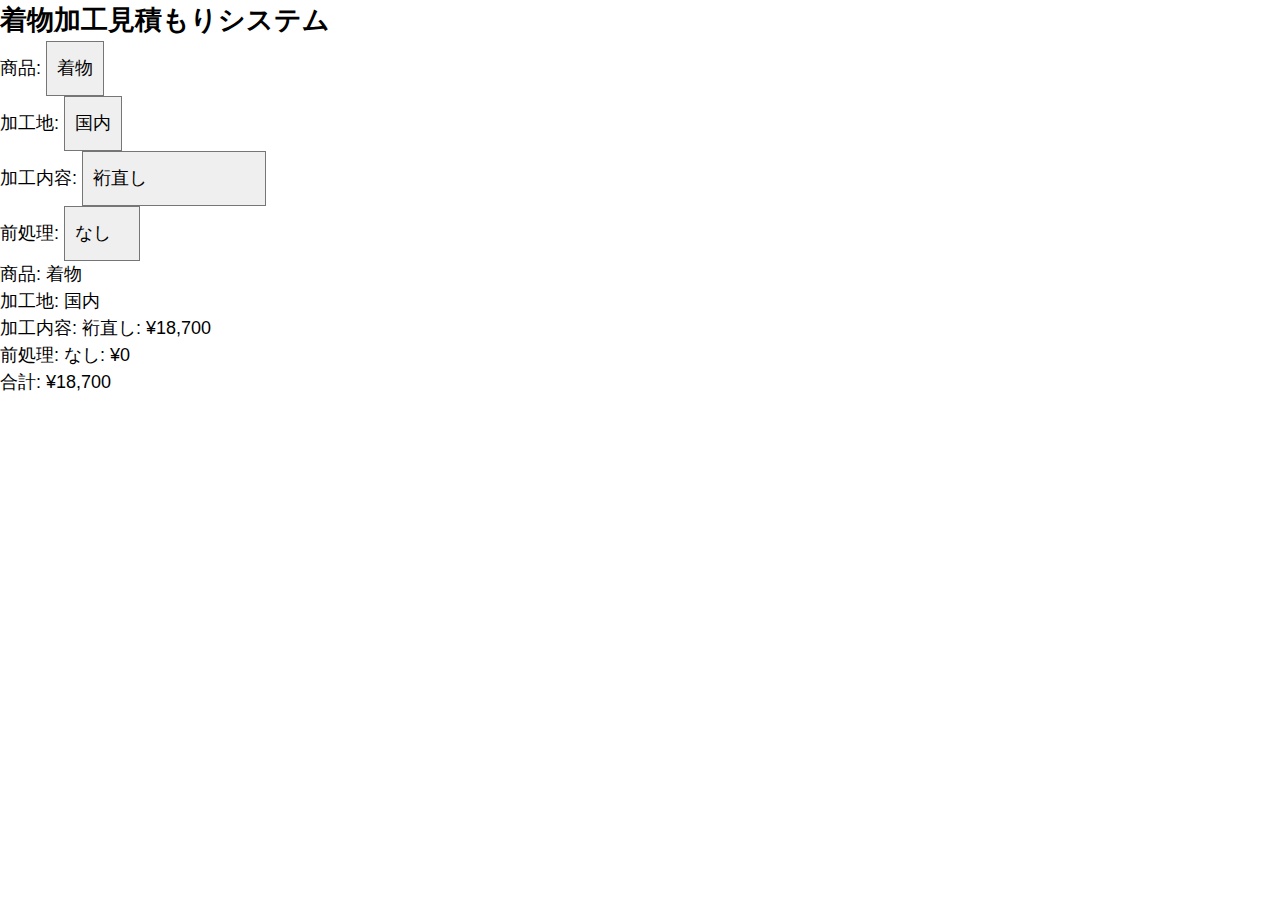
==== kakou.html @ f668fe33 "前処理追加" ====
<!DOCTYPE html>
<html lang="ja">
<head>
<meta charset="UTF-8">
<meta name="viewport" content="width=device-width, initial-scale=1.0">
<title>着物加工見積もりシステム</title>
<link rel="stylesheet" href="css/kakou.css">
<link rel="stylesheet" href="css/reset.css">
</head>
<body>
<div id="app">
    <h2>着物加工見積もりシステム</h2>
    <div>
        <label for="product">商品:</label>
        <select id="product" name="product">
            <option value="着物">着物</option>
            <option value="襦袢">襦袢</option>
        </select>
    </div>
    <div>
        <label for="location">加工地:</label>
        <select id="location" name="location">
            <option value="国内">国内</option>
            <option value="海外">海外</option>
        </select>
    </div>
    <div>
        <label for="service">加工内容:</label>
        <select id="service" name="service"></select>
    </div>
    <div>
        <label for="preprocessing">前処理:</label>
        <select id="preprocessing" name="preprocessing">
            <option value="なし">なし</option>
            <option value="湯のし">湯のし</option>
            <option value="筋消し">筋消し</option>
        </select>
    </div>
    <div id="details"></div> <!-- 内訳を表示するためのセクション -->
    <div id="totalCost">合計: </div>
</div>
<script src="js/kakou.js"></script>
</body>
</html>
---- css/kakou.css ----
:root {
    --vs:20px; /* vertical space */
    --hs:20px; /* horizontal space */
}

body, button, input, select {
    font-family: 'Noto Sans JP', Arial, sans-serif;
  font-size: 18px;
  }

select {
    padding: 13px 10px;
    
}

button {
    background-color: #fa9280;
    color: #fff;
    border: none;
}

  
  .calc-container {
    width: 90%;
    max-width: 550px;
    margin: 0 auto;
    padding: 30px 50px;
    border: 1px solid #ccc;
    border-radius: 10px;
  }
  
  .calc-container h1, .calc-container h2 {
    text-align: center;
    letter-spacing: 0.1rem;
    color: #666;
  }
  
/*着物入力フォーム*/
.form-kimono {
  display: flex;
  flex-direction: column;
  gap: 10px;
  max-width: 400px;
}

/*加工入力フォーム*/
.form-kakou {
    margin-top: var(--vs);
}

/*内訳表示*/
.summary {
    margin-top: calc( var(--vs)*2);
    padding: var(--vs) var(--hs);
    background-color: #ffeeeb;
}
  
  .modifications-container select {
    display: block;
  }
  
/*合計金額表示*/

  #totalPrice {
    margin-top: calc(var(--vs) *2) ;
}

  .customer-info {
    margin-top: 20px;
  }
  
  .customer-info h2, .customer-info label {
    display: block;
    margin-top: 10px;
  }
  
  .customer-info input {
    width: 100%;
    padding: 5px;
    margin-top: 5px;
  }
  
  button {
    display: block;
    width: 100%;
    padding: 10px 0;
    background-color: #007bff;
    color: #fff;
    border: none;
    border-radius: 5px;
    margin-top: 20px;
    cursor: pointer;
  }
  
  button:hover {
    background-color: #0056b3;
  }
  
  @media print {
    button, select, label {
      display: none;
    }
    .form-kimono {
      display: none;
    }
  
    #selectedKimonoType {
      font-weight: bold;
      margin-bottom: 10px;
    }
  
    #summary, #totalPrice {
      page-break-inside: avoid;
      margin-top: 20px;
    }
  
    #details ul {
      padding-left: 0;
    }
  
    #details li {
      list-style-type: none;
    }
  }

/* 出力 */
.btn-csv {
    background-color: #6dc2cd;
    color: #fff;
    border: none;
}

.btn-print {
    background-color: #fa9280;
    color: #fff;
    border: none;
}


/* 追加の削除ボタンスタイル */
button.remove-btn {
  color: #ff0000;
  margin-left: 10px;
  cursor: pointer;
}
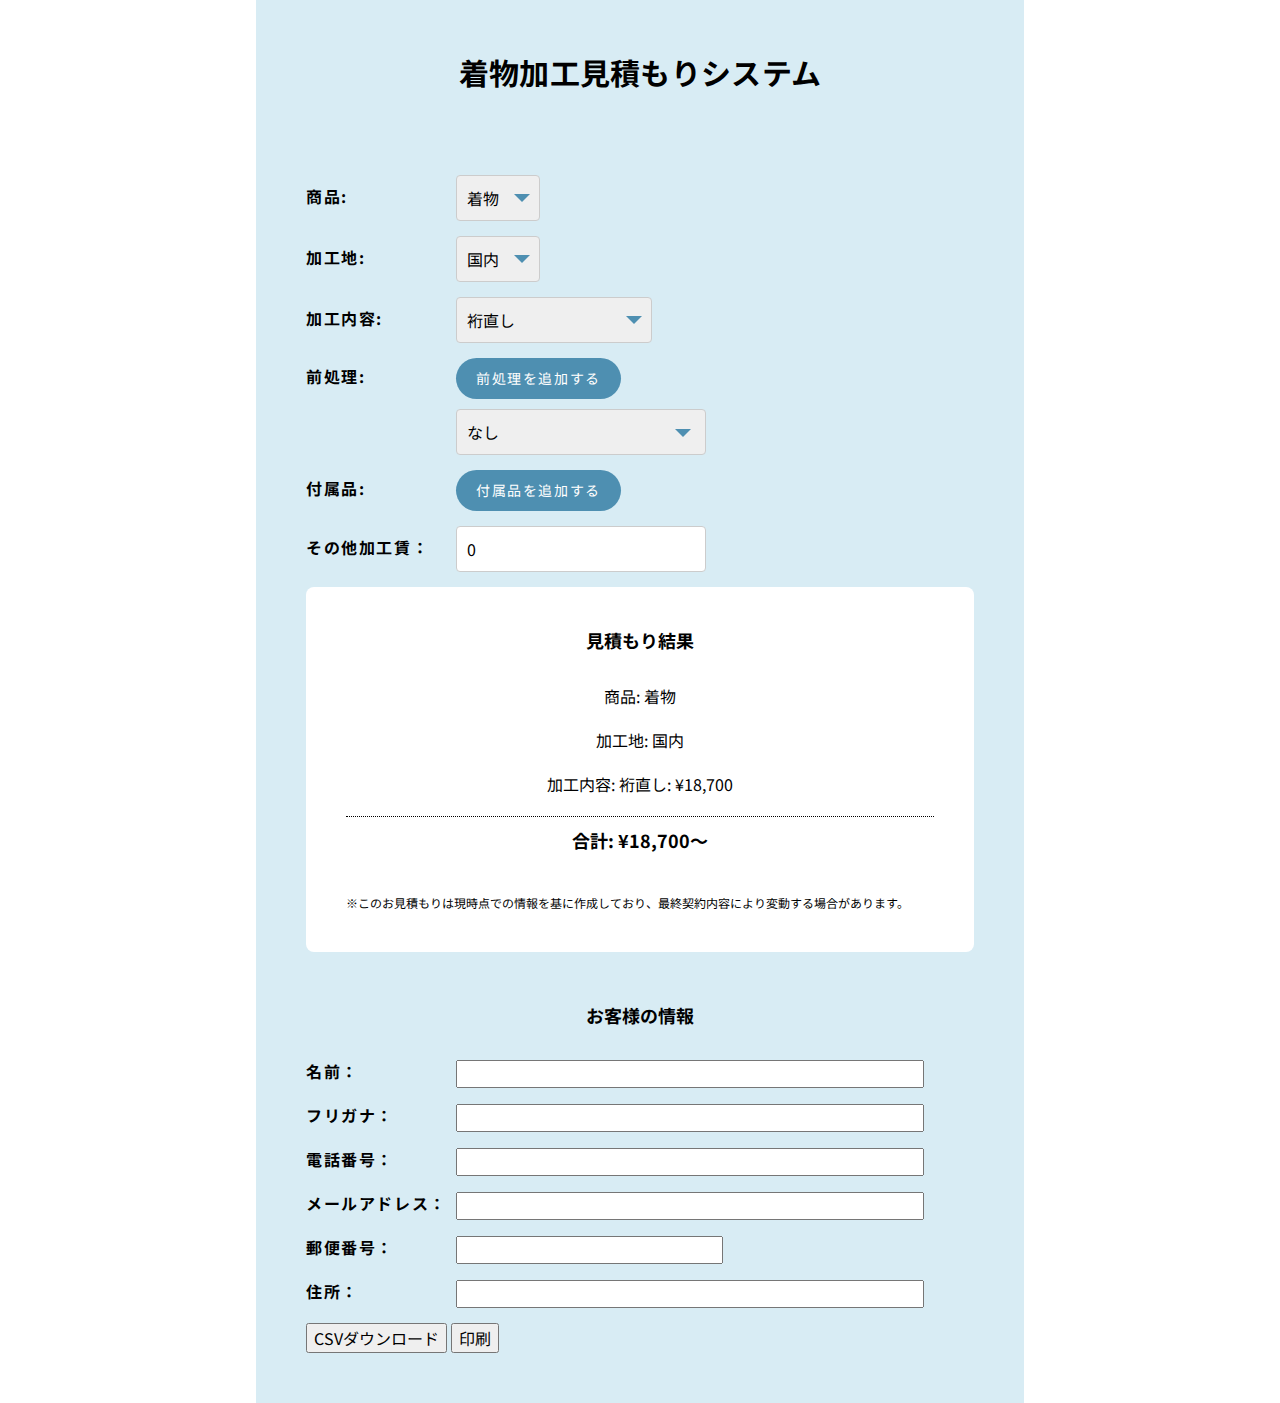
==== commit 2c9fb54d: "加工賃システムのデザイン" ====
--- a/kakou.html
+++ b/kakou.html
@@ -6,39 +6,106 @@
 <title>着物加工見積もりシステム</title>
 <link rel="stylesheet" href="css/kakou.css">
 <link rel="stylesheet" href="css/reset.css">
+<link href="https://fonts.googleapis.com/css2?family=Noto+Sans+JP:wght@200;400;500;600;700;800&display=swap" rel="stylesheet">
+<link rel="stylesheet" href="css/print.css">
 </head>
 <body>
-<div id="app">
-    <h2>着物加工見積もりシステム</h2>
-    <div>
-        <label for="product">商品:</label>
-        <select id="product" name="product">
-            <option value="着物">着物</option>
-            <option value="襦袢">襦袢</option>
-        </select>
+<div id="app" class="main-wrap">
+    <h2 class="title">着物加工見積もりシステム</h2>
+    <form id="estimate-form">
+    <div class="form-field">
+        <label for="product" class="form-label">商品:</label>
+        <div class="select-wrap">
+            <select id="product" name="product" class="form-select">
+                <option value="着物">着物</option>
+                <option value="襦袢">襦袢</option>
+            </select>
+        </div>
     </div>
-    <div>
-        <label for="location">加工地:</label>
-        <select id="location" name="location">
-            <option value="国内">国内</option>
-            <option value="海外">海外</option>
-        </select>
+    <div class="form-field">
+        <label for="location" class="form-label">加工地:</label>
+        <div class="select-wrap">
+            <select id="location" name="location" class="form-select">
+                <option value="国内">国内</option>
+                <option value="海外">海外</option>
+            </select>
+        </div>
     </div>
-    <div>
-        <label for="service">加工内容:</label>
-        <select id="service" name="service"></select>
+    <div class="form-field">
+        <label for="service" class="form-label">加工内容:</label>
+        <div class="select-wrap">
+            <select id="service" name="service" class="form-select"></select>
+        </div>
     </div>
-    <div>
-        <label for="preprocessing">前処理:</label>
-        <select id="preprocessing" name="preprocessing">
-            <option value="なし">なし</option>
-            <option value="湯のし">湯のし</option>
-            <option value="筋消し">筋消し</option>
-        </select>
+    <div class="form-field">
+        <label for="preprocessing" class="form-label">前処理:</label>
+        <button type="button" id="add-preprocessing">前処理を追加する</button>
+        <div class="add-select-wrap">
+            <select id="preprocessing" name="preprocessing" class="select-preprocessing">
+                <option value="なし">なし</option>
+                <option value="湯のし">湯のし</option>
+                <option value="筋消し">筋消し</option>
+            </select>
+        </div>
+        <!-- 既存の前処理選択肢の直下に配置 -->
+<div id="preprocessing-container" class="form-field"></div> <!-- 動的に前処理選択肢を追加するコンテナ -->
     </div>
-    <div id="details"></div> <!-- 内訳を表示するためのセクション -->
-    <div id="totalCost">合計: </div>
+
+    <div class="form-field">
+        <label for="accessories" class="form-label">付属品:</label>
+        <button type="button" id="add-accessory">付属品を追加する</button>
+        <div id="accessory-container"></div> <!-- 動的に付属品選択肢を追加するコンテナ -->
+    </div>
+    <div class="form-field">
+        <label for="other-fee" class="form-label">その他加工賃：</label>
+        <input type="number" id="other-fee" name="other-fee" value="0" class="form-input">
+    </div>
+    <div id="estimate-result" class="estimate-result">
+        <p class="result-header">見積もり結果</p>
+        <div id="details" class="estimate"></div> <!-- 内訳を表示するためのセクション -->
+        <div id="totalCost" class="total" >合計: </div>
+        <p class="exempt">※このお見積もりは現時点での情報を基に作成しており、最終契約内容により変動する場合があります。</p>
+      </div>
+
+
+
+    <h3 class="customer-header">お客様の情報</h3>
+    <div class="form-field">
+      <label for="name" class="form-label">名前：</label>
+      <input type="text" id="name" name="name" class="customer-input" required>
+    </div>
+
+    <div class="form-field">
+      <label for="furigana" class="form-label">フリガナ：</label>
+      <input type="text" id="furigana" name="furigana" class="customer-input" required>
+    </div>
+
+    <div class="form-field">
+      <label for="phone" class="form-label">電話番号：</label>
+      <input type="tel" id="phone" name="phone" class="customer-input" required>
+    </div>
+
+    <div class="form-field">
+      <label for="email" class="form-label">メールアドレス：</label>
+      <input type="email" id="email" class="customer-input" name="email" >
+    </div>
+
+    <div class="form-field">
+      <label for="postal-code" class="form-label">郵便番号：</label>
+      <input type="text" id="postal-code" name="postal-code" class="customer-input-sm" required>
+    </div>
+
+    <div class="form-field">
+      <label for="address" class="form-label">住所：</label>
+      <input type="text" id="address" name="address" class="customer-input" required>
+    </div>
+
+    <button id="download-csv">CSVダウンロード</button>
+    <button id="print">印刷</button>
+    <div id="printDate" class="non-printable">日付領域</div>
 </div>
 <script src="js/kakou.js"></script>
+<script src="js/csv-download.js"></script>
+<script src="js/print.js"></script>
 </body>
 </html>--- a/css/kakou.css
+++ b/css/kakou.css
@@ -1,145 +1,225 @@
+/* 変数 =========================  */
 :root {
-    --vs:20px; /* vertical space */
-    --hs:20px; /* horizontal space */
-}
-
-body, button, input, select {
-    font-family: 'Noto Sans JP', Arial, sans-serif;
+  --height-input: 28px;
+}
+
+/*body =========================  */
+
+body {
+  font-family: 'Noto Sans JP', sans-serif;
+}
+/* サイズ =========================  */
+.main-wrap {
+  background-color: #d8ecf4;
+  max-width: 768px;
+  margin: 0 auto;
+}
+
+#estimate-form {
+  padding: 50px;
+}
+
+#estimate-form > * + * {
+  margin-top: 15px;
+}
+
+/* main-wrapの中身 =========================  */
+.title {
+  text-align: center;
+  font-size: 30px;
+  font-weight: bold;
+  margin-bottom: 30px;
+  padding-top: 50px;
+  letter-spacing: 0.3px;
+}
+
+.form-field {
+  display: flex;
+  justify-content: flex-start;
+  align-items: center;
+  flex-wrap: wrap;
+}
+
+.form-label {
+  display: inline-block;
+  font-size: 16px;
+  font-weight: bold;
+  margin-bottom: 5px;
+  letter-spacing: 0.1rem;
+  width: 150px;
+}
+
+.select-wrap {
+  width: auto;
+  max-width: 300px;
+  position: relative;
+}
+
+.select-wrap::before {
+  content: "";
+  width: 0;
+  height: 0;
+  border-style: solid;
+  border-width: 8px 8px 0 8px;
+  border-color: #4e8fb1 transparent transparent transparent;
+  position: absolute;
+  top: 50%;
+  right: 10px;
+  transform: translateY(-50%);
+  pointer-events: none;
+}
+
+.form-select,.form-input,.select-preprocessing,.select-accessory {
+  padding: 10px;
+  border-radius: 4px;
+  border: 1px solid #ccc;
+  width: 100%;
+  max-width: 250px;
+  padding: 10px 40px 10px 10px;
+  -webkit-appearance: none;
+  appearance: none; 
+}
+
+.empty-select {
+  display: none;
+}
+
+.form-select::-ms-expand{
+  display: none;
+}
+
+#preprocessing-container {
+  display: flex;
+  width: 100%;
+}
+
+#add-preprocessing,#add-accessory {
+  margin-right: 300px;
+  border: none;
+  background-color: #4e8fb1;
+  color: #fff;
+  padding: 10px 20px;
+  border-radius: 25px;
+  font-size: 14px;
+  letter-spacing: 0.1rem;
+}
+
+.select-preprocessing,.select-accessory {
+  margin-right: 10px;
+  margin-left: 150px;
+  margin-top: 10px;
+}
+
+#accessory-container {
+  display: flex;
+  width: 100%;
+}
+
+#accessory-container > div > select {
+  padding: 10px;
+  border-radius: 4px;
+  border: 1px solid #ccc;
+}
+
+.add-select-wrap {
+  width: 80%;
+  display: flex;
+  position: relative;
+}
+
+.add-select-wrap::before {
+  content: "";
+  width: 0;
+  height: 0;
+  border-style: solid;
+  border-width: 8px 8px 0 8px;
+  border-color: #4e8fb1
+  transparent transparent transparent;
+  position: absolute;
+  top: 60%;
+  right: 28%;
+  transform: translateY(-50%);
+  pointer-events: none;
+}
+
+ .btn-delete {
+  border: none;
+  background-color: #4e8fb1;
+  color: #fff;
+  padding: 10px;
+  border-radius: 4px;
+  margin-top: 10px;
+ }
+
+
+.estimate-result {
+  justify-content: space-between;
+  align-items: center;
+  margin: 50px auto;
+  padding: 40px;
+  background-color: #fff;
+  border-radius: 8px;
+}
+
+.result-header {
   font-size: 18px;
-  }
-
-select {
-    padding: 13px 10px;
-    
-}
-
-button {
-    background-color: #fa9280;
-    color: #fff;
-    border: none;
-}
-
-  
-  .calc-container {
-    width: 90%;
-    max-width: 550px;
-    margin: 0 auto;
-    padding: 30px 50px;
-    border: 1px solid #ccc;
-    border-radius: 10px;
-  }
-  
-  .calc-container h1, .calc-container h2 {
-    text-align: center;
-    letter-spacing: 0.1rem;
-    color: #666;
-  }
-  
-/*着物入力フォーム*/
-.form-kimono {
+  font-weight: 700;
+  text-align: center;
+  margin-bottom: 30px;
+}
+
+.estimate {
   display: flex;
   flex-direction: column;
-  gap: 10px;
-  max-width: 400px;
-}
-
-/*加工入力フォーム*/
-.form-kakou {
-    margin-top: var(--vs);
-}
-
-/*内訳表示*/
-.summary {
-    margin-top: calc( var(--vs)*2);
-    padding: var(--vs) var(--hs);
-    background-color: #ffeeeb;
-}
-  
-  .modifications-container select {
-    display: block;
-  }
-  
-/*合計金額表示*/
-
-  #totalPrice {
-    margin-top: calc(var(--vs) *2) ;
-}
-
-  .customer-info {
-    margin-top: 20px;
-  }
-  
-  .customer-info h2, .customer-info label {
-    display: block;
-    margin-top: 10px;
-  }
-  
-  .customer-info input {
-    width: 100%;
-    padding: 5px;
-    margin-top: 5px;
-  }
-  
-  button {
-    display: block;
-    width: 100%;
-    padding: 10px 0;
-    background-color: #007bff;
-    color: #fff;
-    border: none;
-    border-radius: 5px;
-    margin-top: 20px;
-    cursor: pointer;
-  }
-  
-  button:hover {
-    background-color: #0056b3;
-  }
-  
-  @media print {
-    button, select, label {
-      display: none;
-    }
-    .form-kimono {
-      display: none;
-    }
-  
-    #selectedKimonoType {
-      font-weight: bold;
-      margin-bottom: 10px;
-    }
-  
-    #summary, #totalPrice {
-      page-break-inside: avoid;
-      margin-top: 20px;
-    }
-  
-    #details ul {
-      padding-left: 0;
-    }
-  
-    #details li {
-      list-style-type: none;
-    }
-  }
-
-/* 出力 */
-.btn-csv {
-    background-color: #6dc2cd;
-    color: #fff;
-    border: none;
-}
-
-.btn-print {
-    background-color: #fa9280;
-    color: #fff;
-    border: none;
-}
-
-
-/* 追加の削除ボタンスタイル */
-button.remove-btn {
-  color: #ff0000;
-  margin-left: 10px;
-  cursor: pointer;
-}+  gap: 20px;
+  align-items: center;
+  margin-bottom: 20px;
+}
+
+.exempt {
+  font-size: 12px;
+}
+
+/* 見積もり表示部分 =========================  */
+
+.total {
+  font-size: 18px;
+  font-weight: 700;
+  border-top: 1px dotted #000;
+  text-align: center;
+  width: 100%;
+  padding-top: 10px;
+  margin-bottom: 40px;
+}
+
+/* お客様情報 =========================  */
+.customer-header {
+  font-size: 18px;
+  font-weight: 700;
+  text-align: center;
+  margin-bottom: 30px;
+}
+
+.customer-input {
+  height: var(--height-input);
+  width: 70%;
+  padding: 5px;
+}
+
+.customer-input-sm {
+  height: var(--height-input);
+  width: 40%;
+  padding: 5px;
+}
+/* 印刷時以外非表示の項目 =========================  */
+#company-info {
+visibility: hidden;
+height: 0;
+padding: 0;
+}
+
+.company-logo {
+  background-color: #aaa;
+  width: 100px;
+  height: 100px;
+}
--- a/css/print.css
+++ b/css/print.css
@@ -0,0 +1,89 @@
+
+/* 印刷設定 =========================  */
+@media print {
+    /* body * {
+     visibility: hidden;
+      padding: 10px;
+      height: 0;
+    }
+
+    .form-field{
+      display: none;
+   　 }
+
+    .title {
+      padding: 0;
+    }
+    #estimate-form {
+      padding: 0;
+    }
+
+    #estimate-result, #estimate-result *,#company-info, #company-info * {
+      visibility: visible;
+      height: auto;
+    }
+
+    .result-header {
+      margin-top: 20px;
+      margin-bottom: 0;
+    }
+
+    .estimate {
+      border: 1px solid #000;
+      margin-bottom: 0;
+    }
+
+    #estimate-result {
+      margin-top: 200px;
+      padding: 0 100px;
+    }
+
+    #company-info, #company-info * {
+      visibility: visible;
+      height: auto;
+    }
+    #company-info {
+      display: flex;
+      flex-direction: column;
+      padding: 0 100px;
+    }
+
+    #company-info > * + * {
+      padding: 10px 0;
+    }
+
+    .company-name {
+      display: flex;
+      font-size: 24px;
+      letter-spacing: 1px;
+      padding-left: 0;
+    }
+
+    .company-logo {
+      background-image: url(../images/kyomomen.jpg);
+      width: 60px;
+      height: 50px;
+      display: block;
+      background-size: cover;
+      padding-top: 50px;
+    } */
+
+  /* 印刷時に非表示にしたい要素のスタイル */
+  .non-printable {
+    display: none;
+  }
+
+  .non-printable {
+    display: block !important; /* 印刷時には表示を有効化 */
+    position: fixed;
+    top: 0;
+    right: 0;
+    font-size: 12px;
+}
+  }
+
+  @media screen {
+    .non-printable {
+        display: none; /* 通常のブラウジングではこの要素は非表示 */
+    }
+}
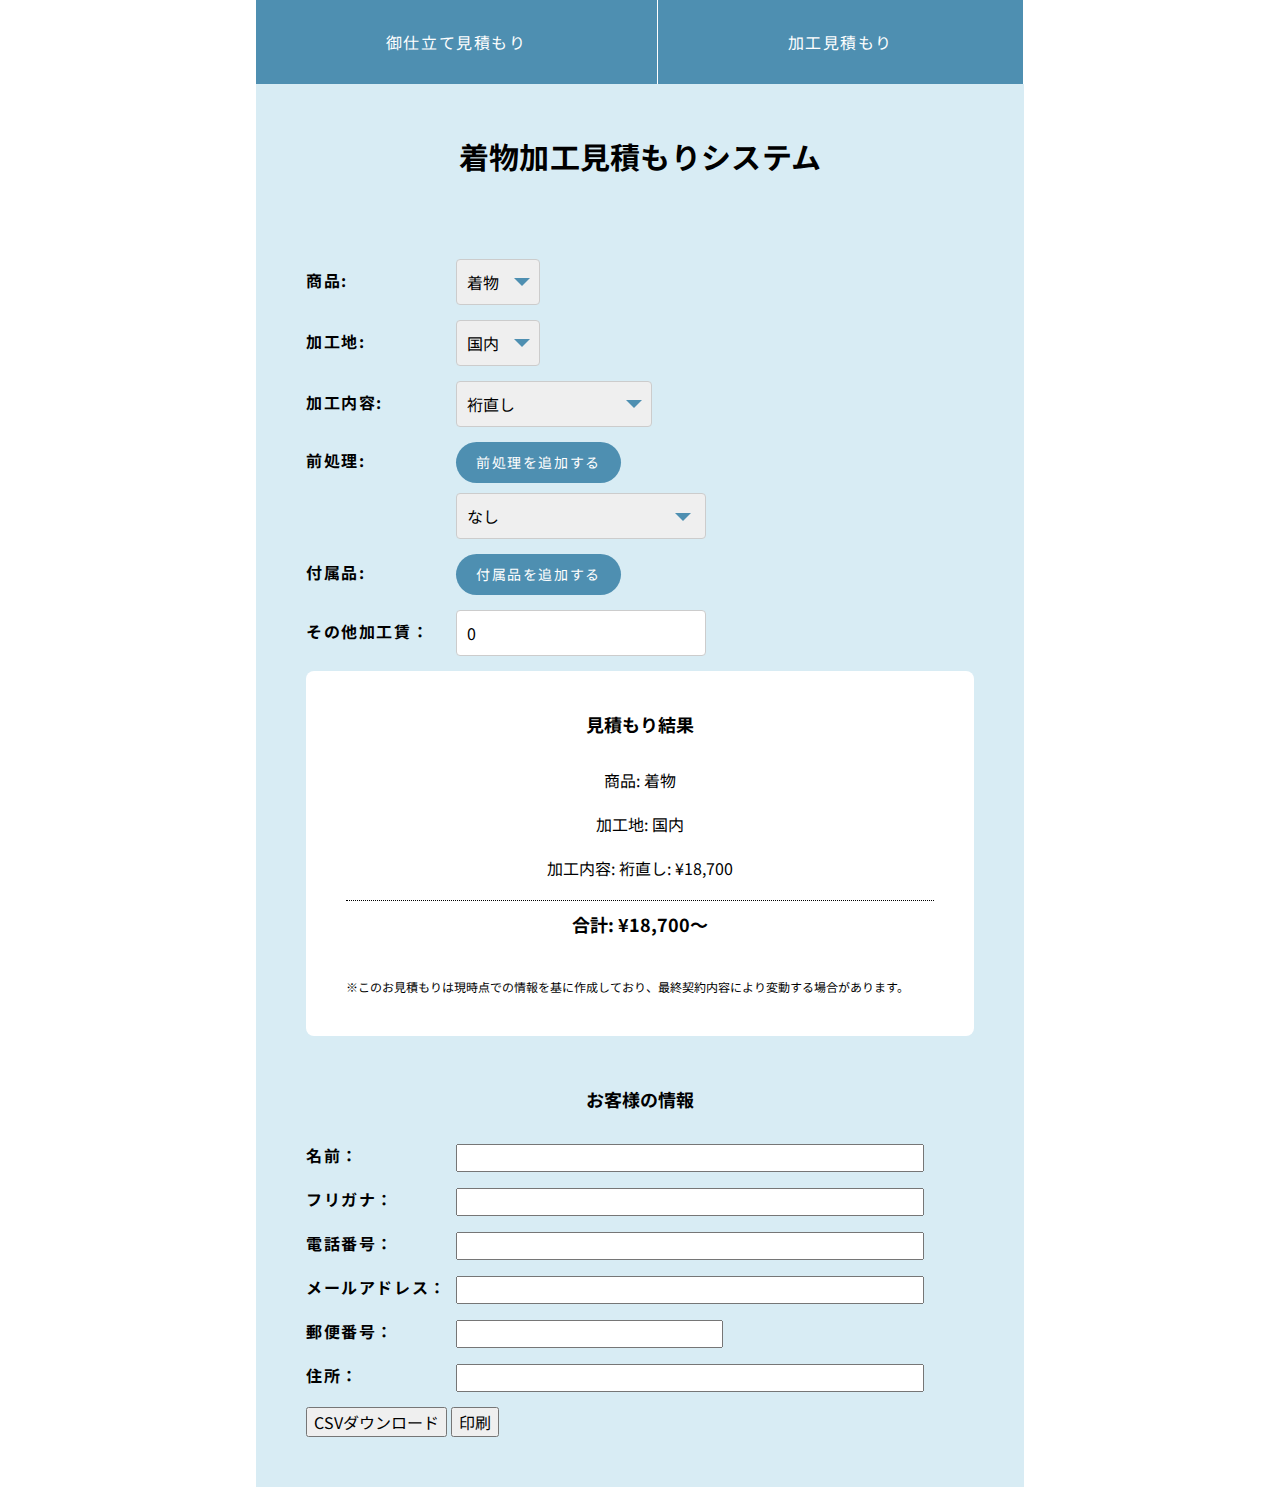
==== commit 75815c76: "とりあえずメニュー追加" ====
--- a/kakou.html
+++ b/kakou.html
@@ -8,9 +8,14 @@
 <link rel="stylesheet" href="css/reset.css">
 <link href="https://fonts.googleapis.com/css2?family=Noto+Sans+JP:wght@200;400;500;600;700;800&display=swap" rel="stylesheet">
 <link rel="stylesheet" href="css/print.css">
+<link rel="stylesheet" href="css/menu.css">
 </head>
 <body>
 <div id="app" class="main-wrap">
+    <div class="menu">
+        <a href="shitate-kimono.html" class="menu-item">御仕立て見積もり</a>
+        <a href="kakou.html" class="menu-item">加工見積もり</a>
+    </div>
     <h2 class="title">着物加工見積もりシステム</h2>
     <form id="estimate-form">
     <div class="form-field">
--- a/css/menu.css
+++ b/css/menu.css
@@ -0,0 +1,20 @@
+/*menu =========================  */
+.menu {
+    display: flex;
+    justify-content: space-between;
+    align-items: center;
+    background-color: #4e8fb1;
+    color: #fff;
+  }
+  
+  .menu-item {
+    padding: 30px 20px;
+    font-size: 16px;
+    letter-spacing: 0.1rem;
+    flex-grow: 1;
+    text-decoration: none;
+    color: #fff;
+    text-align: center;
+    border-right: 1px solid #fff;
+  }
+  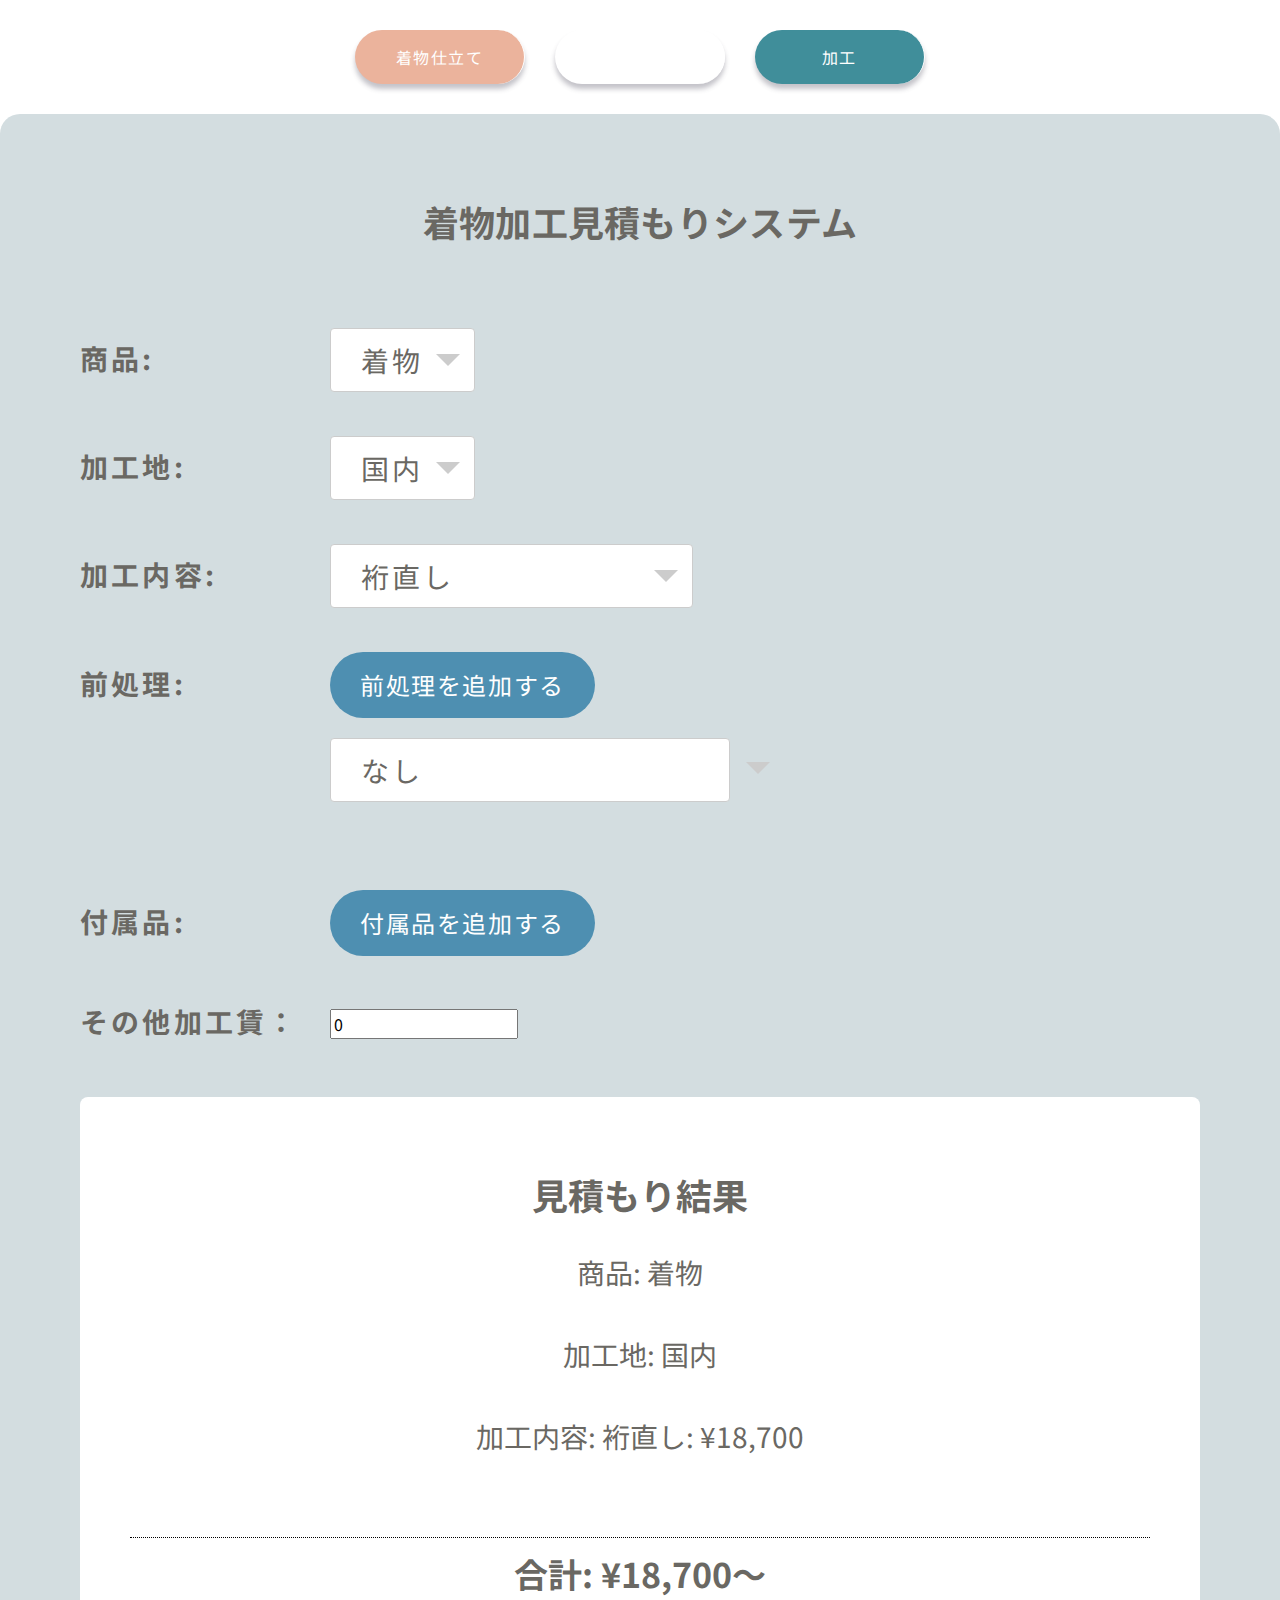
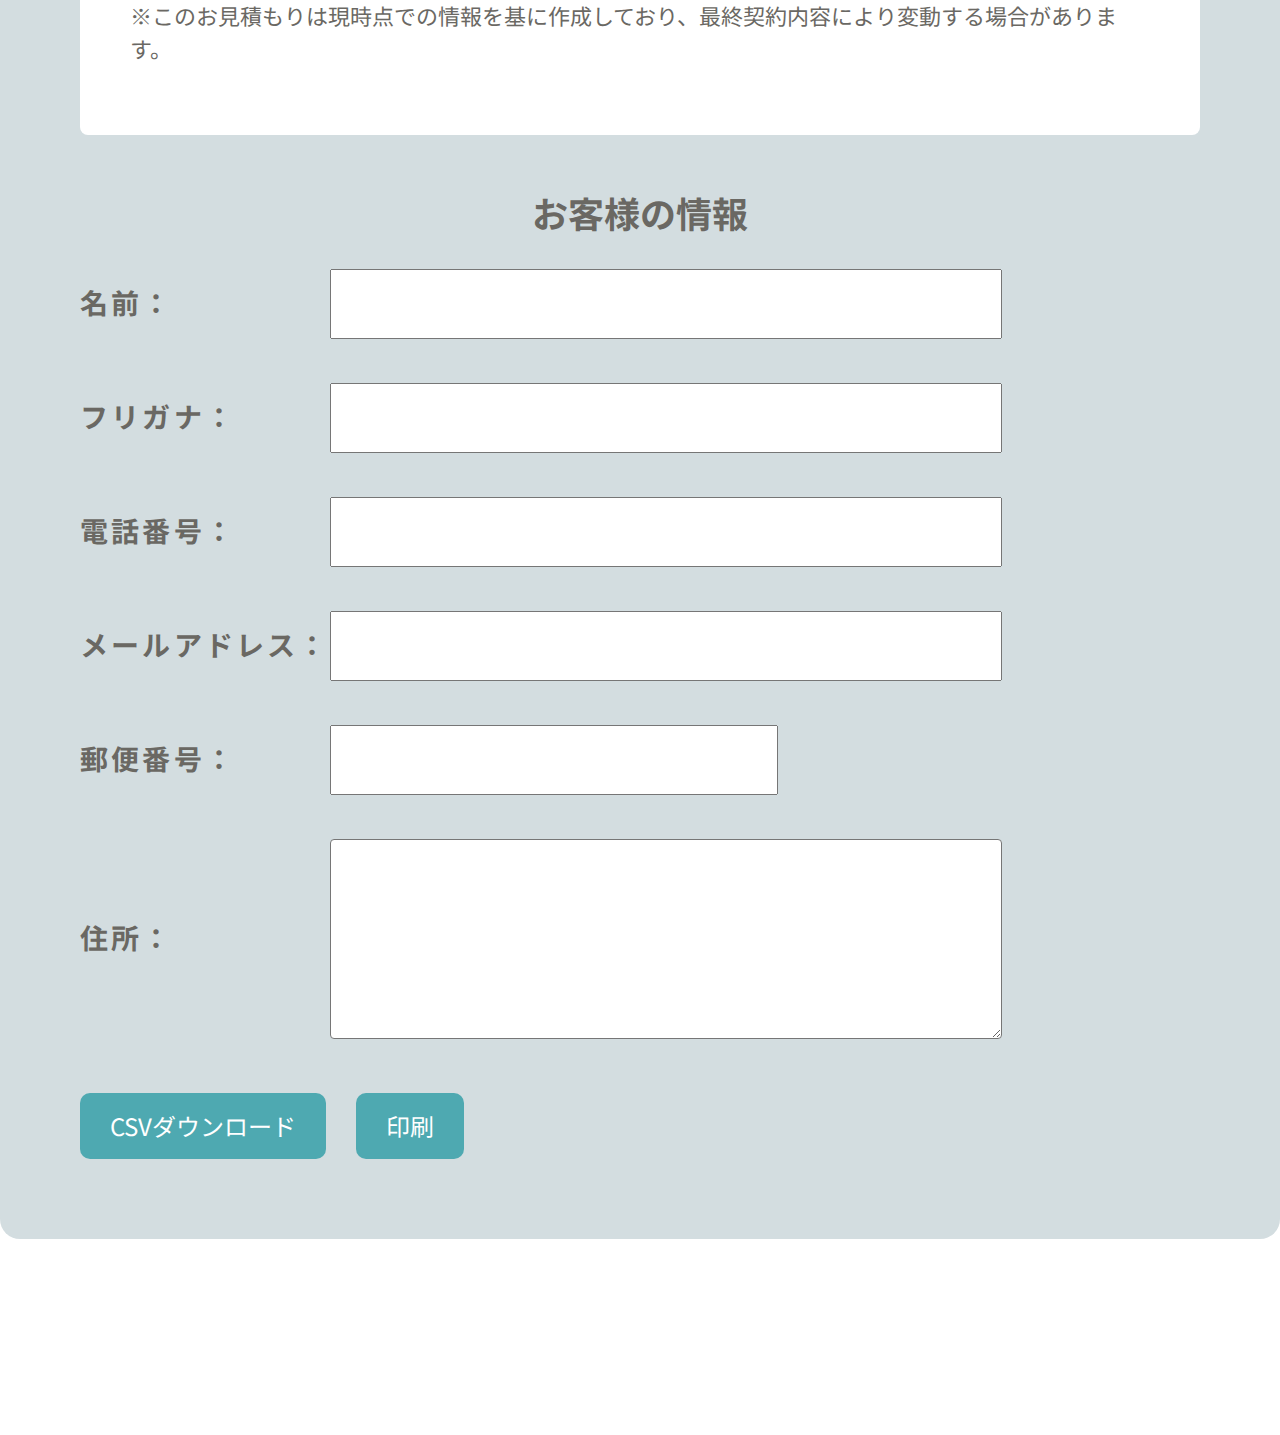
==== commit c94302c6: "一旦セーブ" ====
--- a/kakou.html
+++ b/kakou.html
@@ -6,16 +6,22 @@
 <title>着物加工見積もりシステム</title>
 <link rel="stylesheet" href="css/kakou.css">
 <link rel="stylesheet" href="css/reset.css">
+<link rel="preconnect" href="https://fonts.googleapis.com">
+<link rel="preconnect" href="https://fonts.gstatic.com" crossorigin>
 <link href="https://fonts.googleapis.com/css2?family=Noto+Sans+JP:wght@200;400;500;600;700;800&display=swap" rel="stylesheet">
 <link rel="stylesheet" href="css/print.css">
 <link rel="stylesheet" href="css/menu.css">
+<link rel="stylesheet" href="css/fonts.css">
+<link rel="stylesheet" href="css/vars.css">
 </head>
 <body>
 <div id="app" class="main-wrap">
-    <div class="menu">
-        <a href="shitate-kimono.html" class="menu-item">御仕立て見積もり</a>
-        <a href="kakou.html" class="menu-item">加工見積もり</a>
+    <div class="menu-wrap">
+        <a href="shitate-kimono.html" class="menu-item shitate">着物仕立て</a>
+        <a href="shitate-obi.html" class="menu-item arai">帯仕立て</a>
+        <a href="kakou.html" class="menu-item kakou">加工</a>
     </div>
+    <div class="form-wrap">
     <h2 class="title">着物加工見積もりシステム</h2>
     <form id="estimate-form">
     <div class="form-field">
@@ -102,12 +108,21 @@
 
     <div class="form-field">
       <label for="address" class="form-label">住所：</label>
-      <input type="text" id="address" name="address" class="customer-input" required>
+      <textarea type="text" id="address" name="address" class="customer-textarea" required></textarea>
     </div>
 
-    <button id="download-csv">CSVダウンロード</button>
-    <button id="print">印刷</button>
-    <div id="printDate" class="non-printable">日付領域</div>
+    <div id="btn-wrap">
+        <button id="download-csv" class="btn-csv-dl">CSVダウンロード</button>
+        <button id="print" class="btn-print">印刷</button>
+        </div>
+
+    </div>
+    <div id="company-info" class="company-info">
+        <p class="company-name"><img class="company-logo" /><span>彼方此方屋</span></p>
+        <p class="date-printed">発行日：<span id="printDate" ></span></p>
+        <p class="company-address">住所：〒600-8054 京都府京都市下京区仏光寺東町１１２−１</p>
+        <p class="company-tel">電話番号：075-344-4566</p>
+      </div>  
 </div>
 <script src="js/kakou.js"></script>
 <script src="js/csv-download.js"></script>
--- a/css/kakou.css
+++ b/css/kakou.css
@@ -1,6 +1,6 @@
 /* 変数 =========================  */
 :root {
-  --height-input: 28px;
+  --height-input: 70px;
 }
 
 /*body =========================  */
@@ -10,27 +10,27 @@
 }
 /* サイズ =========================  */
 .main-wrap {
-  background-color: #d8ecf4;
-  max-width: 768px;
   margin: 0 auto;
 }
 
 #estimate-form {
-  padding: 50px;
-}
-
-#estimate-form > * + * {
-  margin-top: 15px;
+  padding: 80px;
 }
 
 /* main-wrapの中身 =========================  */
+.form-wrap {
+  background-color: #d3dde0;
+  border-radius: 20px;
+}
+
+
 .title {
   text-align: center;
-  font-size: 30px;
+  font-size: var(--header-font-size);
   font-weight: bold;
-  margin-bottom: 30px;
-  padding-top: 50px;
+  padding-top: 80px;
   letter-spacing: 0.3px;
+  color: var(--col-text1);
 }
 
 .form-field {
@@ -38,20 +38,21 @@
   justify-content: flex-start;
   align-items: center;
   flex-wrap: wrap;
+  margin-bottom: 44px;
 }
 
 .form-label {
   display: inline-block;
-  font-size: 16px;
+  font-size: 28px;
   font-weight: bold;
   margin-bottom: 5px;
-  letter-spacing: 0.1rem;
-  width: 150px;
+  letter-spacing: 0.2rem;
+  width: 250px;
+  color: var(--col-text1);
 }
 
 .select-wrap {
   width: auto;
-  max-width: 300px;
   position: relative;
 }
 
@@ -60,24 +61,34 @@
   width: 0;
   height: 0;
   border-style: solid;
-  border-width: 8px 8px 0 8px;
-  border-color: #4e8fb1 transparent transparent transparent;
+  border-width: 12px 12px 0 12px;
+  border-color: #ccc transparent transparent transparent;
   position: absolute;
   top: 50%;
-  right: 10px;
+  right: 15px;
   transform: translateY(-50%);
   pointer-events: none;
 }
 
-.form-select,.form-input,.select-preprocessing,.select-accessory {
-  padding: 10px;
+.form-select,.select-preprocessing,.select-accessory {
   border-radius: 4px;
   border: 1px solid #ccc;
   width: 100%;
-  max-width: 250px;
-  padding: 10px 40px 10px 10px;
+  padding: 10px 50px 10px 30px;
   -webkit-appearance: none;
-  appearance: none; 
+  appearance: none;
+  background-color: #fff;
+  color: var(--col-text1);
+  font-size: var(--input-font-size);
+  letter-spacing: 0.2rem;
+}
+
+.form-select {
+  max-width: 500px;
+}
+
+.select-preprocessing,.select-accessory {
+  max-width: 400px;
 }
 
 .empty-select {
@@ -98,21 +109,20 @@
   border: none;
   background-color: #4e8fb1;
   color: #fff;
-  padding: 10px 20px;
-  border-radius: 25px;
-  font-size: 14px;
+  padding: 15px 30px;
+  border-radius: 40px;
+  font-size: var(--btn-font-size);
   letter-spacing: 0.1rem;
 }
 
 .select-preprocessing,.select-accessory {
   margin-right: 10px;
-  margin-left: 150px;
-  margin-top: 10px;
+  margin-left: 250px;
+  margin-top: 20px;
 }
 
 #accessory-container {
   display: flex;
-  width: 100%;
 }
 
 #accessory-container > div > select {
@@ -132,37 +142,40 @@
   width: 0;
   height: 0;
   border-style: solid;
-  border-width: 8px 8px 0 8px;
-  border-color: #4e8fb1
+  border-width: 12px 12px 0 12px;
+  border-color: #ccc
   transparent transparent transparent;
   position: absolute;
   top: 60%;
-  right: 28%;
+  right: 23%;
   transform: translateY(-50%);
   pointer-events: none;
 }
 
- .btn-delete {
+.btn-delete {
   border: none;
   background-color: #4e8fb1;
   color: #fff;
-  padding: 10px;
-  border-radius: 4px;
+  padding: 10px 30px;
+  border-radius: 10px;
   margin-top: 10px;
+  font-size: var(--btn-font-size);
  }
 
 
-.estimate-result {
+
+ .estimate-result {
   justify-content: space-between;
   align-items: center;
   margin: 50px auto;
-  padding: 40px;
+  padding: 70px 50px;
   background-color: #fff;
   border-radius: 8px;
+  color: var(--col-text1);  
 }
 
 .result-header {
-  font-size: 18px;
+  font-size: var(--header-font-size);
   font-weight: 700;
   text-align: center;
   margin-bottom: 30px;
@@ -171,39 +184,45 @@
 .estimate {
   display: flex;
   flex-direction: column;
-  gap: 20px;
+  gap: 40px;
   align-items: center;
-  margin-bottom: 20px;
-}
+  margin-bottom: 80px;
+  font-size: var(--estimate-font-size);
+}
+
 
 .exempt {
-  font-size: 12px;
-}
+  font-size: 22px;
+}
+
 
 /* 見積もり表示部分 =========================  */
 
 .total {
-  font-size: 18px;
+  font-size: var(--total-font-size);
   font-weight: 700;
   border-top: 1px dotted #000;
   text-align: center;
   width: 100%;
   padding-top: 10px;
-  margin-bottom: 40px;
-}
+}
+
 
 /* お客様情報 =========================  */
 .customer-header {
-  font-size: 18px;
+  font-size: var(--header-font-size);
   font-weight: 700;
   text-align: center;
   margin-bottom: 30px;
+  color: var(--col-text1);
 }
 
 .customer-input {
   height: var(--height-input);
-  width: 70%;
-  padding: 5px;
+  width: 60%;
+  padding: 15px;
+  color: var(--col-text1);
+  font-size: var(--input-font-size);
 }
 
 .customer-input-sm {
@@ -211,6 +230,32 @@
   width: 40%;
   padding: 5px;
 }
+
+.customer-textarea {
+  height: 200px;
+  width: 60%;
+  padding: 15px;
+  color: var(--col-text1);
+  font-size: var(--input-font-size);
+  border-radius: 4px;
+}
+/* ボタン =========================  */
+#btn-wrap {
+  margin-top: 30px;
+  display: flex;
+  gap: 30px;
+}
+
+.btn-csv-dl,.btn-print {
+  border: none;
+  background-color: var(--col-blue1);
+  color: #fff;
+  padding: 15px 30px;
+  border-radius: 10px;
+  margin-top: 10px;
+  font-size: var(--btn-font-size);
+ }
+
 /* 印刷時以外非表示の項目 =========================  */
 #company-info {
 visibility: hidden;
--- a/css/menu.css
+++ b/css/menu.css
@@ -1,20 +1,45 @@
 /*menu =========================  */
-.menu {
+.menu-wrap {
     display: flex;
-    justify-content: space-between;
+    justify-content:center;
+    gap: 30px;
     align-items: center;
-    background-color: #4e8fb1;
+    background-color: #ffffff;
     color: #fff;
+    padding: 30px;
   }
   
   .menu-item {
-    padding: 30px 20px;
+    padding: 15px 40px;
     font-size: 16px;
     letter-spacing: 0.1rem;
-    flex-grow: 1;
+    /* flex-grow: 1; */
     text-decoration: none;
     color: #fff;
     text-align: center;
     border-right: 1px solid #fff;
+    border-radius: 40px;
+    width: 170px;
+    box-shadow: 0 5px 5px rgba(60, 55, 75, 0.3); ;
+    transition: transform .2s;
   }
-  +
+.top-menu-item:hover {
+    transform: scale(.95);
+}
+
+.top-menu-item:active {
+    transform: scale(.95);
+}
+
+.shitate {
+    background-color: var(--col-pink1);
+}
+
+.kakou {
+    background-color: var(--col-green1);
+}
+
+.obi {
+    background-color: var(--col-yel1);
+}--- a/css/vars.css
+++ b/css/vars.css
@@ -0,0 +1,18 @@
+:root {
+/* color */
+    --col-base1: #F2E5C3;
+    --col-pink1: #EBB39C;
+    --col-green1: #408e9a;
+    --col-yel1: #EDCA79;
+    --col-text1: #6a6863;
+    --col-blue1: #4ea9b1;
+
+/* font-size */
+    --header-font-size: 36px;
+    --header-font-weight: 700;
+    --label-font-size: 22px;
+    --input-font-size: 28px;
+    --estimate-font-size: 28px;
+    --btn-font-size: 24px;
+    --total-font-size: 34px;
+}
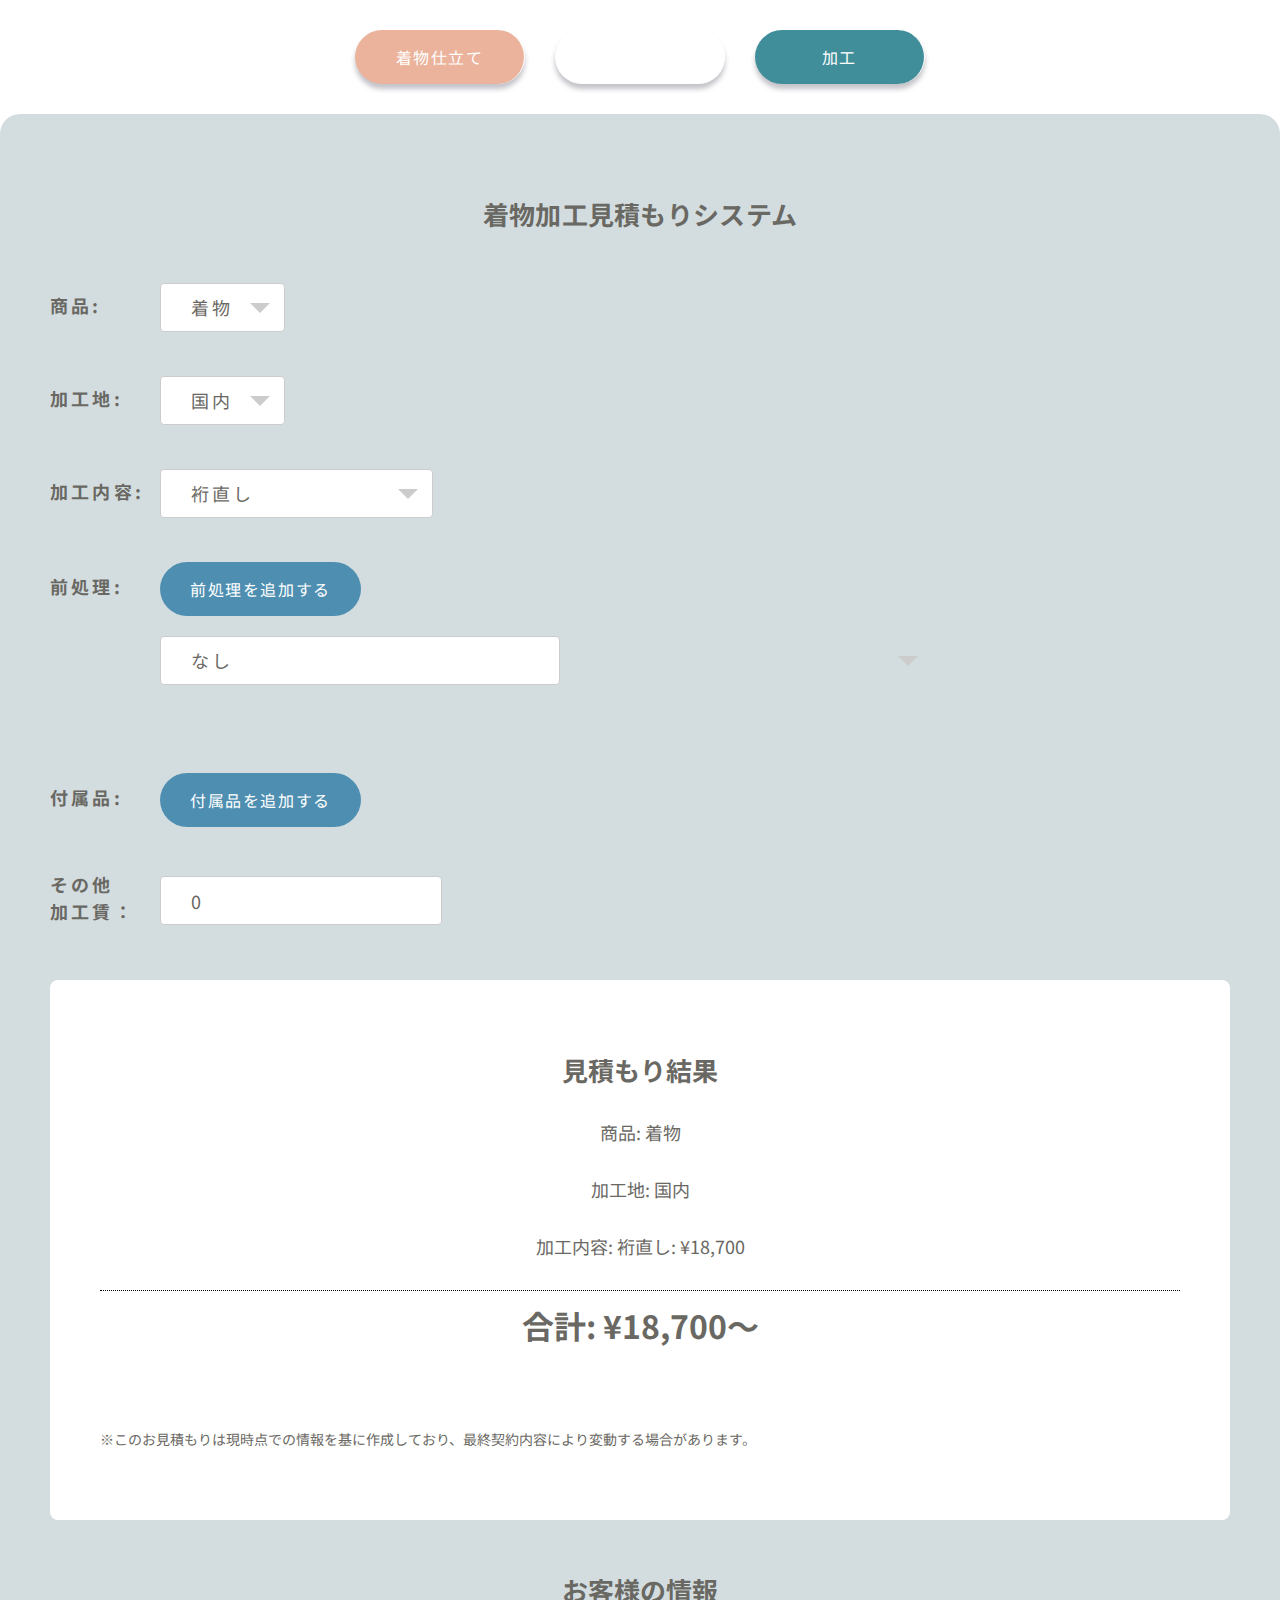
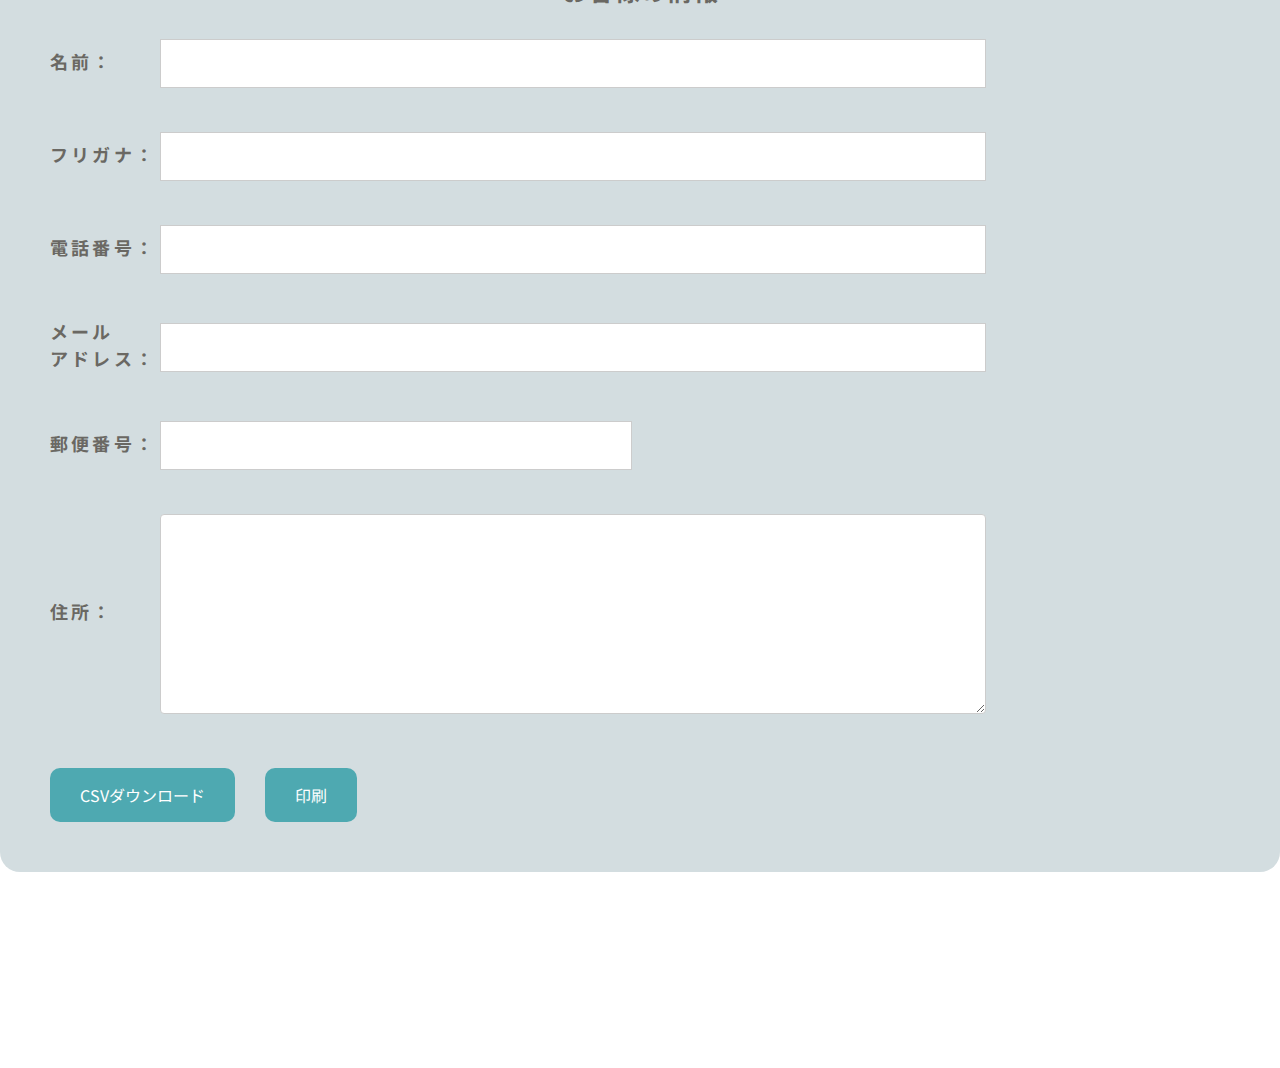
==== commit 8e76f1bc: "加工ページのサイズ修正" ====
--- a/kakou.html
+++ b/kakou.html
@@ -68,7 +68,7 @@
         <div id="accessory-container"></div> <!-- 動的に付属品選択肢を追加するコンテナ -->
     </div>
     <div class="form-field">
-        <label for="other-fee" class="form-label">その他加工賃：</label>
+        <label for="other-fee" class="form-label">その他<br/>加工賃：</label>
         <input type="number" id="other-fee" name="other-fee" value="0" class="form-input">
     </div>
     <div id="estimate-result" class="estimate-result">
@@ -97,7 +97,7 @@
     </div>
 
     <div class="form-field">
-      <label for="email" class="form-label">メールアドレス：</label>
+      <label for="email" class="form-label">メール<br/>アドレス：</label>
       <input type="email" id="email" class="customer-input" name="email" >
     </div>
 
--- a/css/kakou.css
+++ b/css/kakou.css
@@ -1,6 +1,6 @@
 /* 変数 =========================  */
 :root {
-  --height-input: 70px;
+  --height-input: 49px;
 }
 
 /*body =========================  */
@@ -14,7 +14,7 @@
 }
 
 #estimate-form {
-  padding: 80px;
+  padding: 50px;
 }
 
 /* main-wrapの中身 =========================  */
@@ -43,11 +43,11 @@
 
 .form-label {
   display: inline-block;
-  font-size: 28px;
+  font-size: var(--label-font-size);
   font-weight: bold;
   margin-bottom: 5px;
   letter-spacing: 0.2rem;
-  width: 250px;
+  width: 110px;
   color: var(--col-text1);
 }
 
@@ -61,7 +61,7 @@
   width: 0;
   height: 0;
   border-style: solid;
-  border-width: 12px 12px 0 12px;
+  border-width: 10px 10px 0 10px;
   border-color: #ccc transparent transparent transparent;
   position: absolute;
   top: 50%;
@@ -87,6 +87,15 @@
   max-width: 500px;
 }
 
+.form-input {
+  height: var(--height-input);
+  padding: 10px 50px 10px 30px;
+  border-radius: 4px;
+  border: 1px solid #ccc;
+  font-size: var(--input-font-size);
+  color: var(--col-text1);
+}
+
 .select-preprocessing,.select-accessory {
   max-width: 400px;
 }
@@ -105,7 +114,6 @@
 }
 
 #add-preprocessing,#add-accessory {
-  margin-right: 300px;
   border: none;
   background-color: #4e8fb1;
   color: #fff;
@@ -117,7 +125,7 @@
 
 .select-preprocessing,.select-accessory {
   margin-right: 10px;
-  margin-left: 250px;
+  margin-left: 110px;
   margin-top: 20px;
 }
 
@@ -142,12 +150,12 @@
   width: 0;
   height: 0;
   border-style: solid;
-  border-width: 12px 12px 0 12px;
+  border-width: 10px 10px 0 10px;
   border-color: #ccc
   transparent transparent transparent;
   position: absolute;
-  top: 60%;
-  right: 23%;
+  top: 65%;
+  right: 8%;
   transform: translateY(-50%);
   pointer-events: none;
 }
@@ -184,15 +192,15 @@
 .estimate {
   display: flex;
   flex-direction: column;
-  gap: 40px;
+  gap: 30px;
+  margin-bottom: 30px;
   align-items: center;
-  margin-bottom: 80px;
   font-size: var(--estimate-font-size);
 }
 
 
 .exempt {
-  font-size: 22px;
+  font-size: 14px;
 }
 
 
@@ -205,6 +213,7 @@
   text-align: center;
   width: 100%;
   padding-top: 10px;
+  margin-bottom: 80px;
 }
 
 
@@ -219,26 +228,31 @@
 
 .customer-input {
   height: var(--height-input);
-  width: 60%;
-  padding: 15px;
-  color: var(--col-text1);
-  font-size: var(--input-font-size);
+  width: 70%;
+  padding: 10px;
+  color: var(--col-text1);
+  font-size: var(--input-font-size);
+  border: 1px solid #ccc;
 }
 
 .customer-input-sm {
   height: var(--height-input);
   width: 40%;
   padding: 5px;
+  border: 1px solid #ccc;
 }
 
 .customer-textarea {
   height: 200px;
-  width: 60%;
+  width: 70%;
   padding: 15px;
   color: var(--col-text1);
   font-size: var(--input-font-size);
   border-radius: 4px;
-}
+  border: 1px solid #ccc;
+}
+
+
 /* ボタン =========================  */
 #btn-wrap {
   margin-top: 30px;
--- a/css/vars.css
+++ b/css/vars.css
@@ -8,11 +8,11 @@
     --col-blue1: #4ea9b1;
 
 /* font-size */
-    --header-font-size: 36px;
+    --header-font-size: 26px;
     --header-font-weight: 700;
-    --label-font-size: 22px;
-    --input-font-size: 28px;
-    --estimate-font-size: 28px;
-    --btn-font-size: 24px;
-    --total-font-size: 34px;
+    --label-font-size: 18px;
+    --input-font-size: 18px;
+    --estimate-font-size: 18px;
+    --btn-font-size: 16px;
+    --total-font-size: 32px;
 }
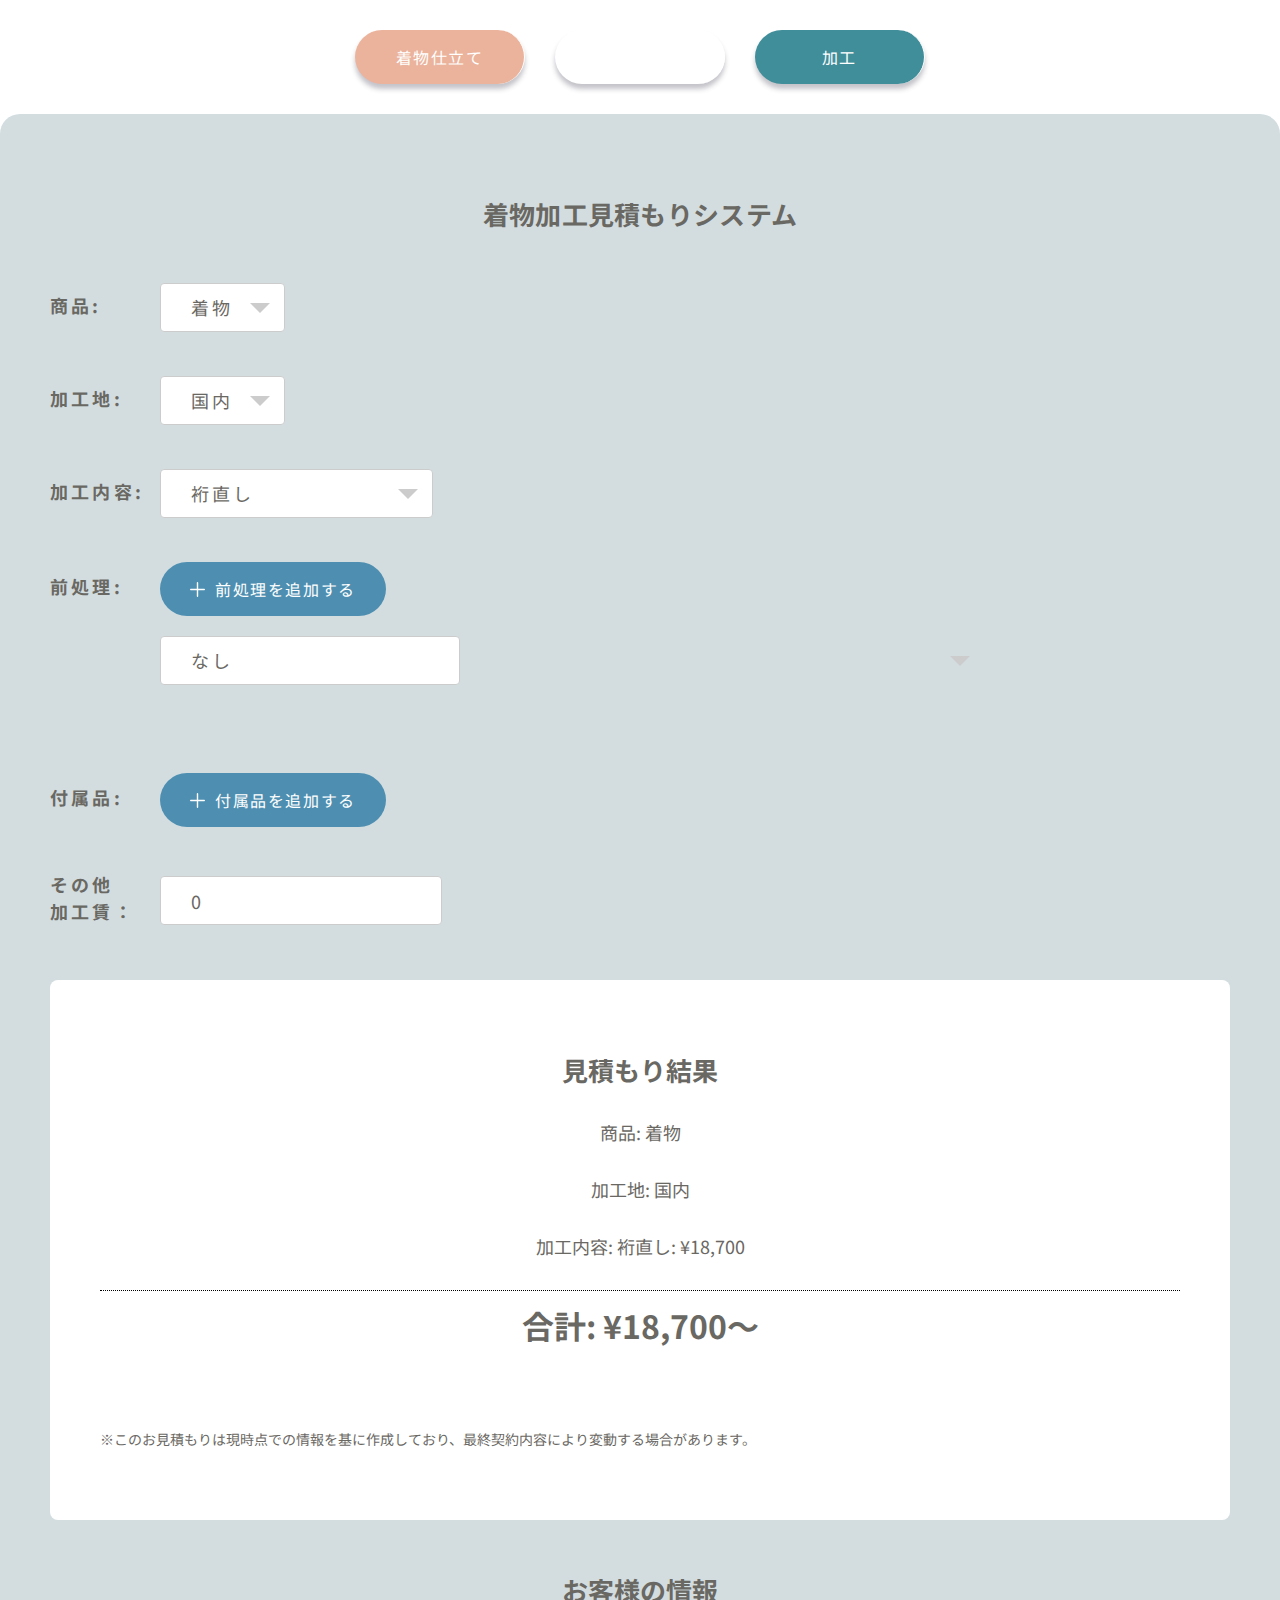
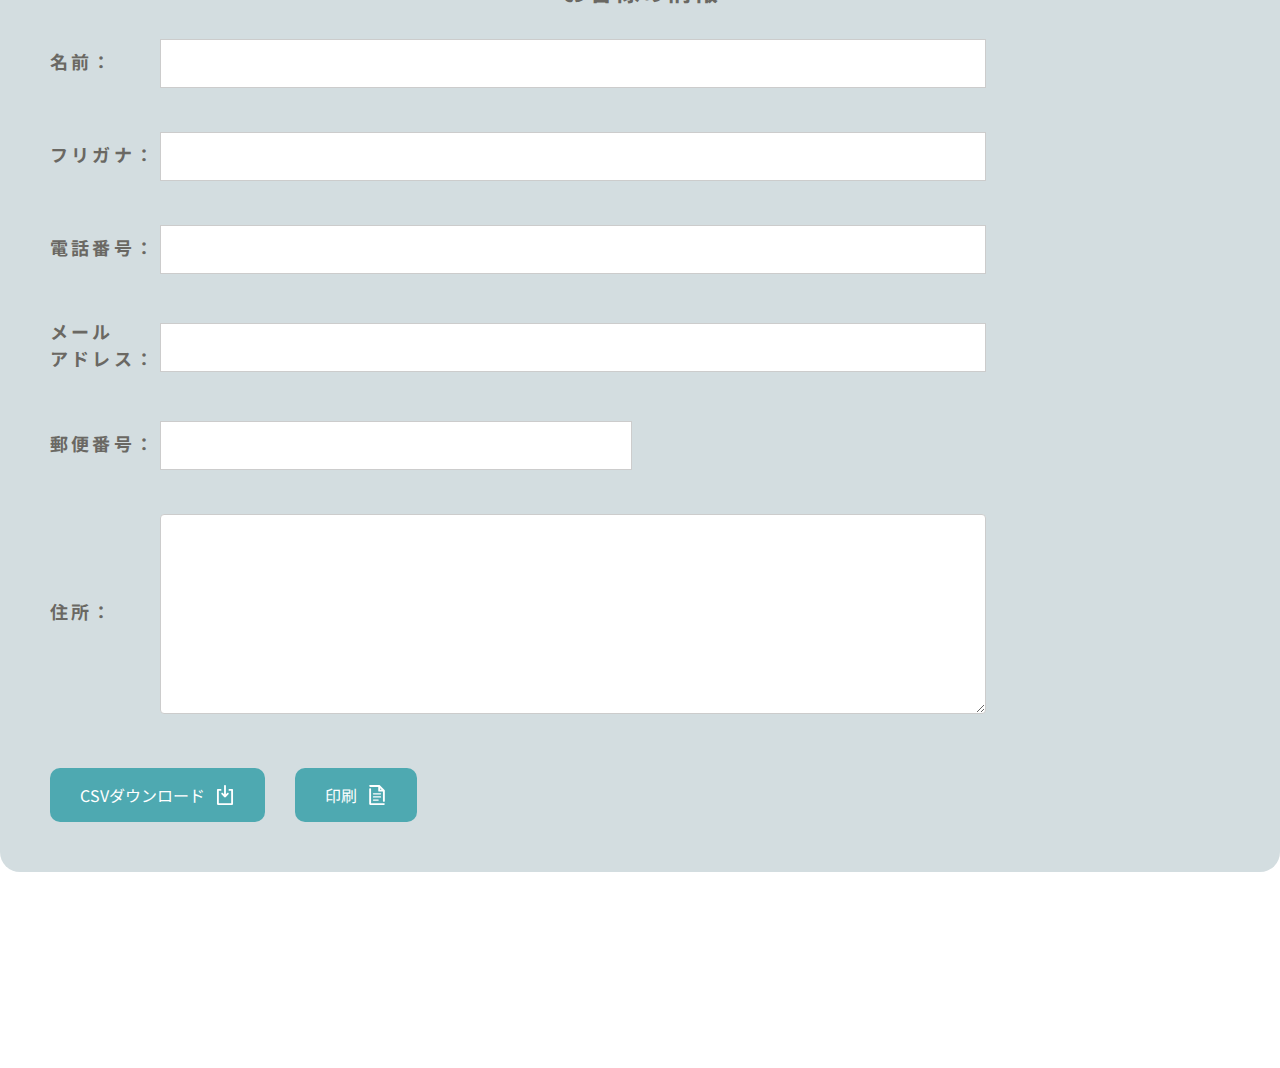
==== commit b434faf4: "icon追加" ====
--- a/kakou.html
+++ b/kakou.html
@@ -50,7 +50,9 @@
     </div>
     <div class="form-field">
         <label for="preprocessing" class="form-label">前処理:</label>
-        <button type="button" id="add-preprocessing">前処理を追加する</button>
+        <button type="button" id="add-preprocessing">
+            <img src="images/SVG/icon-plus.svg" class="icon-plus" alt="">
+            前処理を追加する</button>
         <div class="add-select-wrap">
             <select id="preprocessing" name="preprocessing" class="select-preprocessing">
                 <option value="なし">なし</option>
@@ -64,7 +66,9 @@
 
     <div class="form-field">
         <label for="accessories" class="form-label">付属品:</label>
-        <button type="button" id="add-accessory">付属品を追加する</button>
+        <button type="button" id="add-accessory">
+            <img src="images/SVG/icon-plus.svg" class="icon-plus" alt="">
+            付属品を追加する</button>
         <div id="accessory-container"></div> <!-- 動的に付属品選択肢を追加するコンテナ -->
     </div>
     <div class="form-field">
@@ -112,9 +116,15 @@
     </div>
 
     <div id="btn-wrap">
-        <button id="download-csv" class="btn-csv-dl">CSVダウンロード</button>
-        <button id="print" class="btn-print">印刷</button>
-        </div>
+        <button id="download-csv" class="btn-csv-dl">
+          CSVダウンロード
+        <img src="images/SVG/icon-dl.svg" class="icon-dl" alt="">
+        </button>
+        <button id="print" class="btn-print">
+          印刷
+        <img src="images/SVG/icon-print.svg" class="icon-print" alt="">
+        </button>
+    </div>
 
     </div>
     <div id="company-info" class="company-info">
@@ -122,7 +132,7 @@
         <p class="date-printed">発行日：<span id="printDate" ></span></p>
         <p class="company-address">住所：〒600-8054 京都府京都市下京区仏光寺東町１１２−１</p>
         <p class="company-tel">電話番号：075-344-4566</p>
-      </div>  
+      </div> 
 </div>
 <script src="js/kakou.js"></script>
 <script src="js/csv-download.js"></script>
--- a/css/kakou.css
+++ b/css/kakou.css
@@ -97,7 +97,7 @@
 }
 
 .select-preprocessing,.select-accessory {
-  max-width: 400px;
+  width: 300px;
 }
 
 .empty-select {
@@ -121,6 +121,9 @@
   border-radius: 40px;
   font-size: var(--btn-font-size);
   letter-spacing: 0.1rem;
+  display: flex;
+  align-items: center;
+  gap: 10px;
 }
 
 .select-preprocessing,.select-accessory {
@@ -140,7 +143,7 @@
 }
 
 .add-select-wrap {
-  width: 80%;
+  width: 100%;
   display: flex;
   position: relative;
 }
@@ -155,7 +158,7 @@
   transparent transparent transparent;
   position: absolute;
   top: 65%;
-  right: 8%;
+  right: 22%;
   transform: translateY(-50%);
   pointer-events: none;
 }
@@ -164,12 +167,12 @@
   border: none;
   background-color: #4e8fb1;
   color: #fff;
-  padding: 10px 30px;
-  border-radius: 10px;
-  margin-top: 10px;
+  padding: 5px 20px;
+  border-radius: 8px;
+  margin-top: 20px;
   font-size: var(--btn-font-size);
+  width: 120px;
  }
-
 
 
  .estimate-result {
@@ -268,6 +271,9 @@
   border-radius: 10px;
   margin-top: 10px;
   font-size: var(--btn-font-size);
+  display: flex;
+  align-items: center;
+  gap: 10px;  
  }
 
 /* 印刷時以外非表示の項目 =========================  */
@@ -282,3 +288,13 @@
   width: 100px;
   height: 100px;
 }
+
+.icon-plus {
+  width: 15px;
+  height: 15px;
+}
+
+.icon-dl,.icon-print {
+  width: 20px;
+  height: 20px;
+}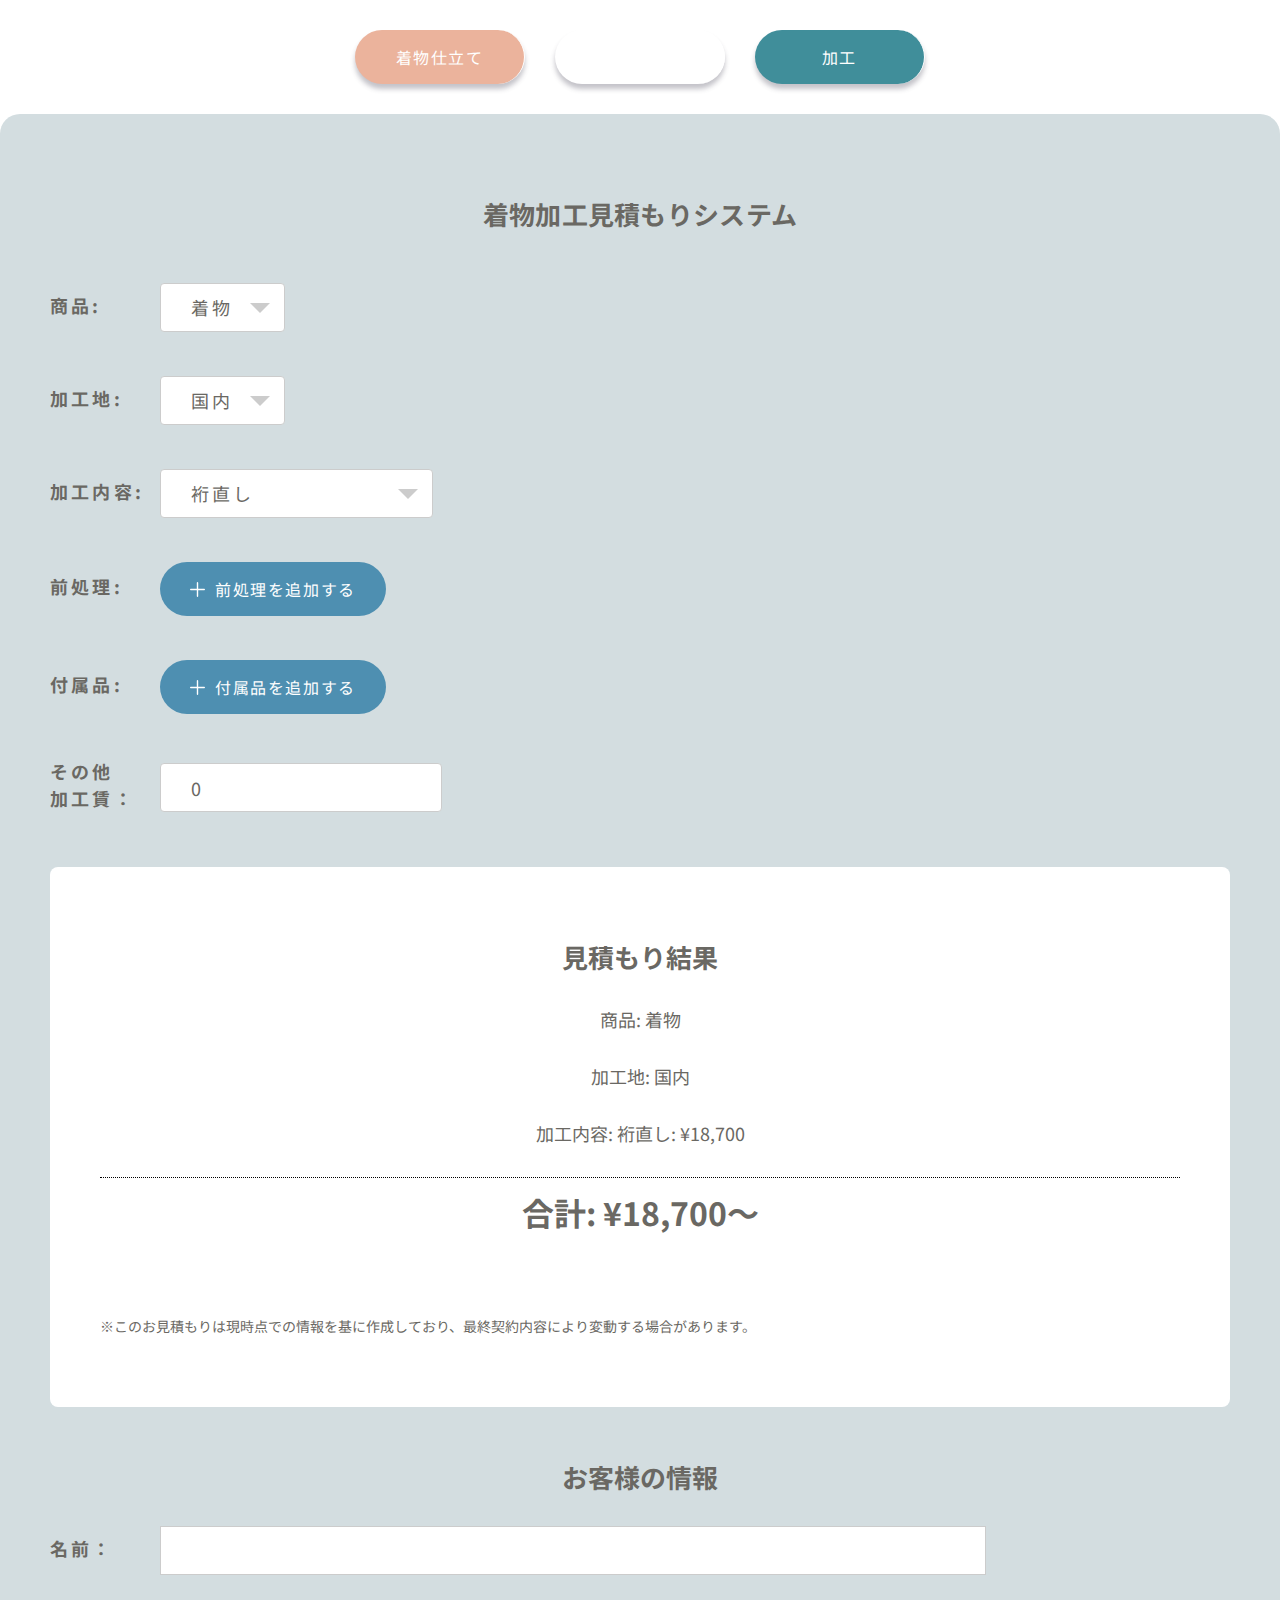
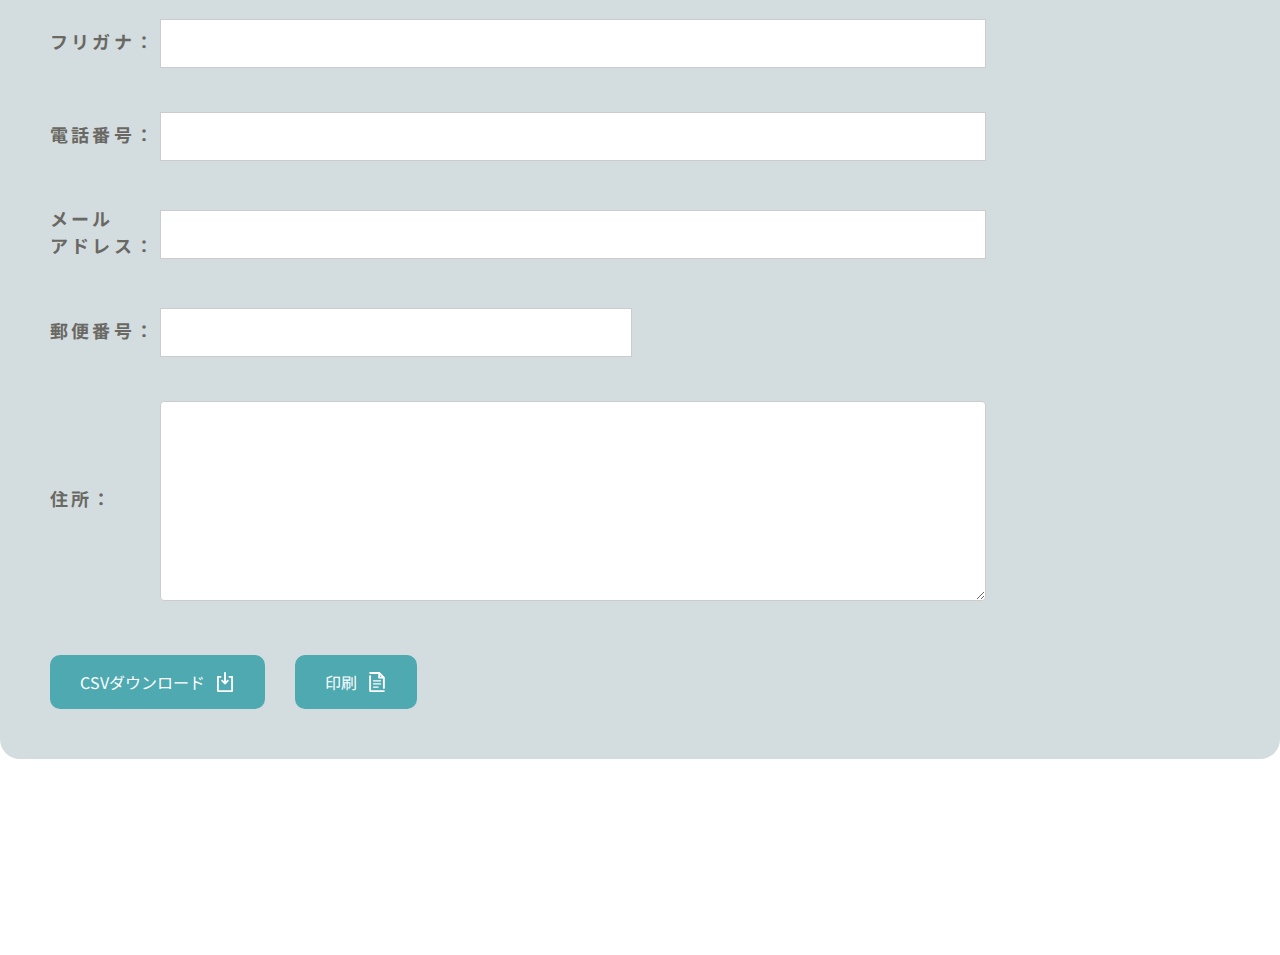
==== commit d66ce987: "加工ページの整理" ====
--- a/kakou.html
+++ b/kakou.html
@@ -48,21 +48,16 @@
             <select id="service" name="service" class="form-select"></select>
         </div>
     </div>
-    <div class="form-field">
-        <label for="preprocessing" class="form-label">前処理:</label>
-        <button type="button" id="add-preprocessing">
-            <img src="images/SVG/icon-plus.svg" class="icon-plus" alt="">
-            前処理を追加する</button>
-        <div class="add-select-wrap">
-            <select id="preprocessing" name="preprocessing" class="select-preprocessing">
-                <option value="なし">なし</option>
-                <option value="湯のし">湯のし</option>
-                <option value="筋消し">筋消し</option>
-            </select>
-        </div>
-        <!-- 既存の前処理選択肢の直下に配置 -->
-<div id="preprocessing-container" class="form-field"></div> <!-- 動的に前処理選択肢を追加するコンテナ -->
-    </div>
+
+<!-- このセクションの初期状態では前処理セレクタを表示しない -->
+<div class="form-field">
+    <label for="preprocessing" class="form-label">前処理:</label>
+    <button type="button" id="add-preprocessing">
+        <img src="images/SVG/icon-plus.svg" class="icon-plus" alt="">
+        前処理を追加する
+    </button>
+    <div id="preprocessing-container"></div> <!-- 動的に前処理選択肢を追加するコンテナ -->
+</div>
 
     <div class="form-field">
         <label for="accessories" class="form-label">付属品:</label>
--- a/css/kakou.css
+++ b/css/kakou.css
@@ -110,7 +110,6 @@
 
 #preprocessing-container {
   display: flex;
-  width: 100%;
 }
 
 #add-preprocessing,#add-accessory {
@@ -157,8 +156,8 @@
   border-color: #ccc
   transparent transparent transparent;
   position: absolute;
-  top: 65%;
-  right: 22%;
+  top: 66%;
+  right: 25%;
   transform: translateY(-50%);
   pointer-events: none;
 }
@@ -172,6 +171,10 @@
   margin-top: 20px;
   font-size: var(--btn-font-size);
   width: 120px;
+  display: flex;
+  gap: 10px;
+  align-items: center;
+  width: auto;
  }
 
 
@@ -294,7 +297,7 @@
   height: 15px;
 }
 
-.icon-dl,.icon-print {
+.icon-dl,.icon-print,.icon-delete {
   width: 20px;
   height: 20px;
 }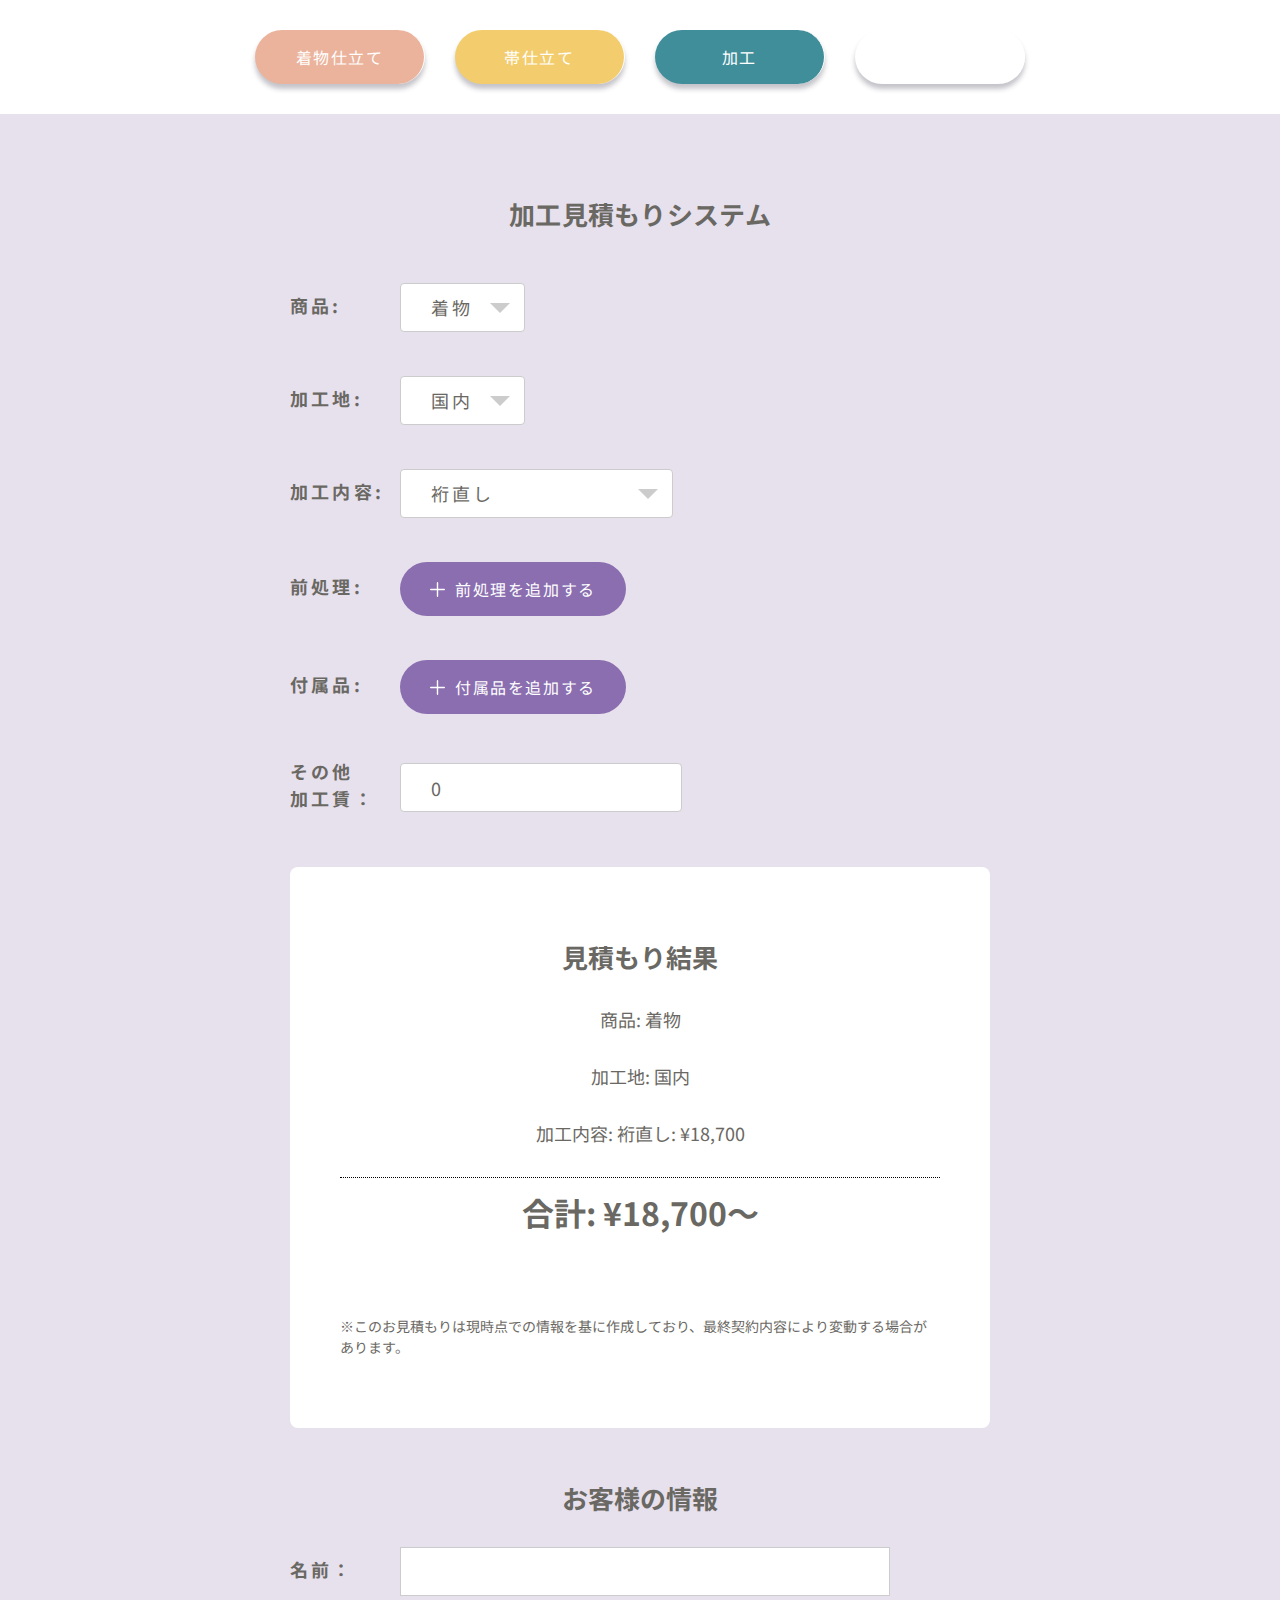
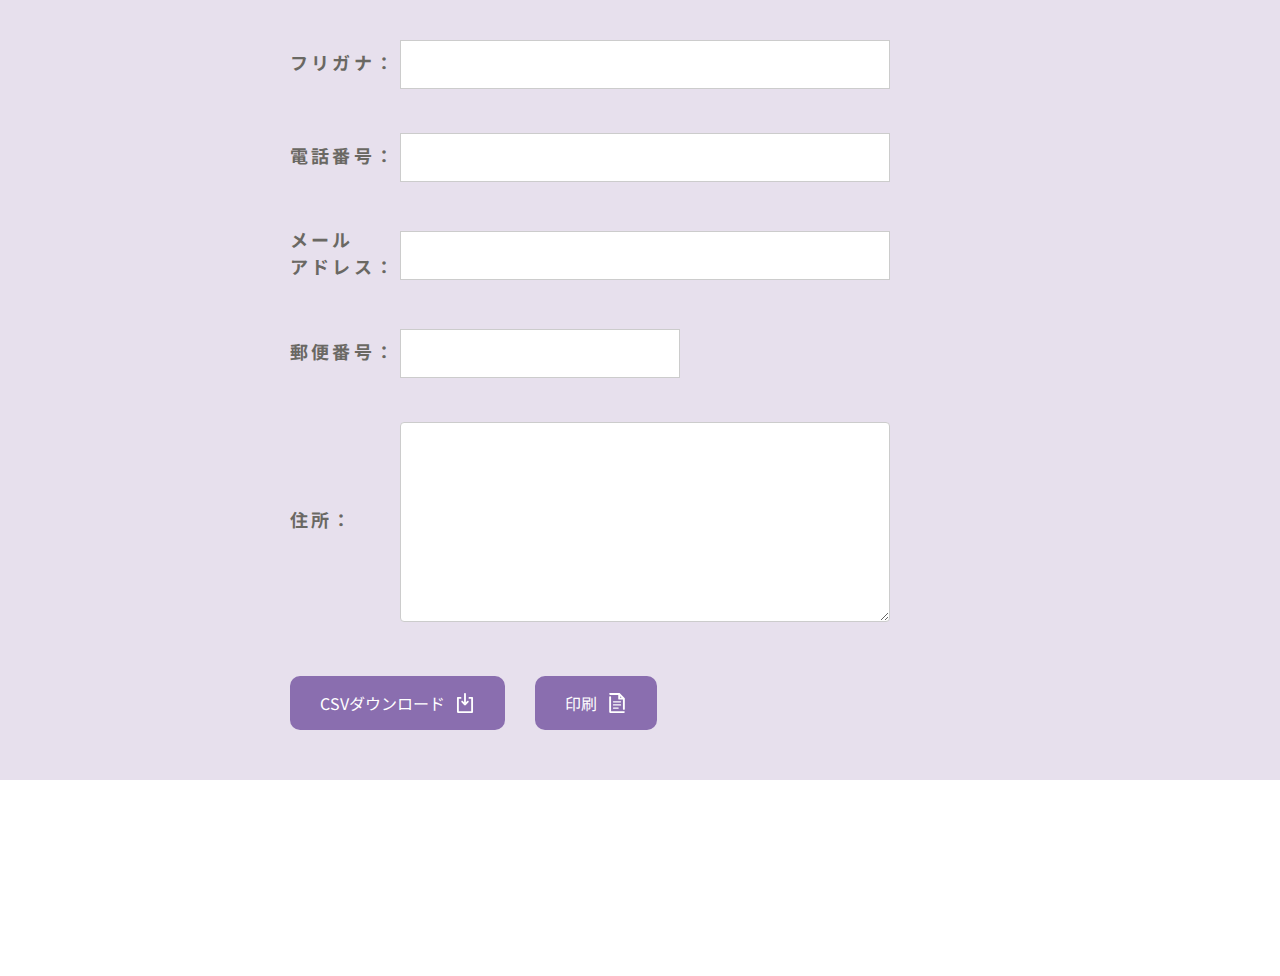
==== commit 3abe918d: "色の変更" ====
--- a/kakou.html
+++ b/kakou.html
@@ -18,11 +18,12 @@
 <div id="app" class="main-wrap">
     <div class="menu-wrap">
         <a href="shitate-kimono.html" class="menu-item shitate">着物仕立て</a>
-        <a href="shitate-obi.html" class="menu-item arai">帯仕立て</a>
+        <a href="shitate-obi.html" class="menu-item obi">帯仕立て</a>
         <a href="kakou.html" class="menu-item kakou">加工</a>
-    </div>
+        <a href="arai.html" class="menu-item arai">洗い</a>
+      </div>
     <div class="form-wrap">
-    <h2 class="title">着物加工見積もりシステム</h2>
+    <h2 class="title">加工見積もりシステム</h2>
     <form id="estimate-form">
     <div class="form-field">
         <label for="product" class="form-label">商品:</label>
--- a/css/kakou.css
+++ b/css/kakou.css
@@ -15,12 +15,14 @@
 
 #estimate-form {
   padding: 50px;
+  max-width: 800px;
+  margin: 0 auto;
 }
 
 /* main-wrapの中身 =========================  */
 .form-wrap {
-  background-color: #d3dde0;
-  border-radius: 20px;
+  background-color: #e7e0ed;
+  
 }
 
 
@@ -110,11 +112,12 @@
 
 #preprocessing-container {
   display: flex;
+  flex-direction: column;  
 }
 
 #add-preprocessing,#add-accessory {
   border: none;
-  background-color: #4e8fb1;
+  background-color : var(--col-violet1);
   color: #fff;
   padding: 15px 30px;
   border-radius: 40px;
@@ -133,6 +136,7 @@
 
 #accessory-container {
   display: flex;
+  flex-direction: column;  
 }
 
 #accessory-container > div > select {
@@ -268,7 +272,7 @@
 
 .btn-csv-dl,.btn-print {
   border: none;
-  background-color: var(--col-blue1);
+  background-color: var(--col-violet1);
   color: #fff;
   padding: 15px 30px;
   border-radius: 10px;
--- a/css/vars.css
+++ b/css/vars.css
@@ -1,11 +1,12 @@
 :root {
 /* color */
-    --col-base1: #F2E5C3;
+    --col-base1: #eeece9;
     --col-pink1: #EBB39C;
     --col-green1: #408e9a;
-    --col-yel1: #EDCA79;
+    --col-yel1: #f3cd6d;
     --col-text1: #6a6863;
     --col-blue1: #4ea9b1;
+    --col-violet1: #8a6eaf;
 
 /* font-size */
     --header-font-size: 26px;
